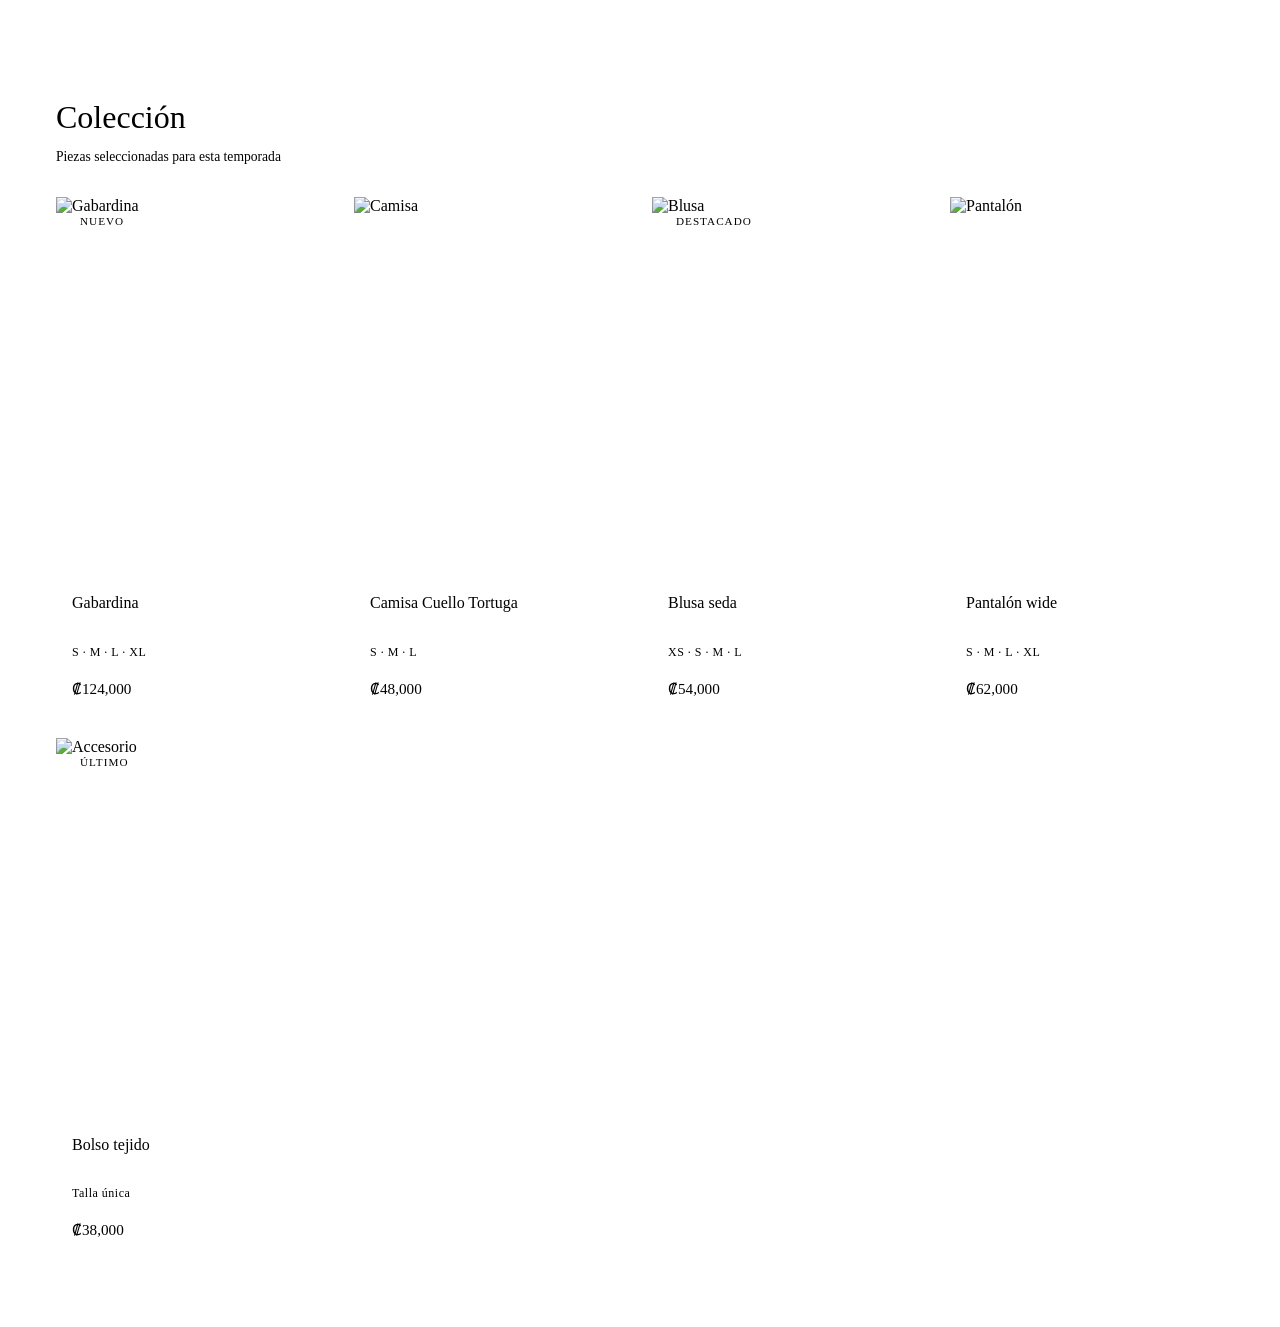
==== index.html @ 986ab32c "Catalogo simple: uso de grid" ====
<!doctype html>
<html lang="en">
  <head>
    <meta charset="UTF-8" />
    <meta name="viewport" content="width=device-width, initial-scale=1.0" />
    <title>Document</title>
    <link rel="stylesheet" href="styles.css" />
  </head>
  <body>
    <!-- debajo del hero -->
    <section class="catalogo">
      <div class="catalogo-header">
        <h2 class="catalogo-titulo">Colección</h2>
        <p class="catalogo-desc">Piezas seleccionadas para esta temporada</p>
      </div>

      <div class="catalogo-grid">
        <article class="producto">
          <div class="producto-img">
            <img
              src="https://images.unsplash.com/photo-1632149933606-fa45623682ee?q=80&w=467&auto=format&fit=crop&ixlib=rb-4.1.0&ixid=M3wxMjA3fDB8MHxwaG90by1wYWdlfHx8fGVufDB8fHx8fA%3D%3D"
              alt="Gabardina"
            />
            <span class="producto-tag">Nuevo</span>
          </div>
          <div class="producto-info">
            <h3 class="producto-nombre">Gabardina</h3>
            <p class="producto-talla">S · M · L · XL</p>
            <span class="producto-precio">₡124,000</span>
          </div>
        </article>

        <article class="producto">
          <div class="producto-img">
            <img
              src="https://images.pexels.com/photos/16410118/pexels-photo-16410118.jpeg"
              alt="Camisa"
            />
          </div>
          <div class="producto-info">
            <h3 class="producto-nombre">Camisa Cuello Tortuga</h3>
            <p class="producto-talla">S · M · L</p>
            <span class="producto-precio">₡48,000</span>
          </div>
        </article>

        <article class="producto">
          <div class="producto-img">
            <img
              src="https://images.pexels.com/photos/14656709/pexels-photo-14656709.jpeg"
              alt="Blusa"
            />
            <span class="producto-tag">Destacado</span>
          </div>
          <div class="producto-info">
            <h3 class="producto-nombre">Blusa seda</h3>
            <p class="producto-talla">XS · S · M · L</p>
            <span class="producto-precio">₡54,000</span>
          </div>
        </article>

        <article class="producto">
          <div class="producto-img">
            <img
              src="https://images.unsplash.com/photo-1473966968600-fa801b869a1a?w=600&q=80"
              alt="Pantalón"
            />
          </div>
          <div class="producto-info">
            <h3 class="producto-nombre">Pantalón wide</h3>
            <p class="producto-talla">S · M · L · XL</p>
            <span class="producto-precio">₡62,000</span>
          </div>
        </article>

        <article class="producto">
          <div class="producto-img">
            <img
              src="https://images.unsplash.com/photo-1553062407-98eeb64c6a62?w=600&q=80"
              alt="Accesorio"
            />
            <span class="producto-tag">Último</span>
          </div>
          <div class="producto-info">
            <h3 class="producto-nombre">Bolso tejido</h3>
            <p class="producto-talla">Talla única</p>
            <span class="producto-precio">₡38,000</span>
          </div>
        </article>
      </div>
    </section>
  </body>
</html>
---- styles.css ----
.catalogo {
    padding: 4rem 3rem;
}

.catalogo-header {
    margin-bottom: 2rem;
}

.catalogo-titulo {
    font-family: 'Playfair Display', serif;
    font-size: 2rem;
    font-weight: 400;
    color: var(--text);
    margin-bottom: .3rem;
}

.catalogo-desc {
    font-size: .85rem;
    color: var(--muted);
}

/* ── GRID ── */
.catalogo-grid {
    display: grid;
    grid-template-columns: repeat(auto-fit, minmax(240px, 1fr));
    gap: 1.5rem;
}

/* ── TARJETA ── */
.producto {
    background: var(--white);
    border: 0.5px solid var(--border);
}

.producto-img {
    position: relative;
    overflow: hidden;
    aspect-ratio: 3 / 4;
}

.producto-img img {
    width: 100%;
    height: 100%;
    object-fit: cover;
    display: block;
    transition: transform .4s ease;
}

.producto:hover .producto-img img {
    transform: scale(1.04);
}

.producto-tag {
    position: absolute;
    top: .8rem;
    left: .8rem;
    background: var(--accent);
    color: var(--white);
    font-size: .7rem;
    font-weight: 500;
    letter-spacing: 1px;
    text-transform: uppercase;
    padding: .3rem .7rem;
}

.producto-info {
    padding: 1rem;
    display: flex;
    flex-direction: column;
    gap: .3rem;
}

.producto-nombre {
    font-family: 'Playfair Display', serif;
    font-size: 1rem;
    font-weight: 400;
    color: var(--text);
}

.producto-talla {
    font-size: .75rem;
    color: var(--muted);
    letter-spacing: .5px;
}

.producto-precio {
    font-size: .95rem;
    font-weight: 500;
    color: var(--text);
    margin-top: .2rem;
}

/* ── MEDIA QUERIES ── */
@media (max-width: 768px) {
    .catalogo {
        padding: 2.5rem 1.5rem;
    }

    .catalogo-grid {
        grid-template-columns: repeat(auto-fit, minmax(160px, 1fr));
        gap: 1rem;
    }
}

@media (max-width: 480px) {
    .catalogo {
        padding: 2rem 1rem;
    }

    .catalogo-grid {
        grid-template-columns: 1fr 1fr;
        gap: .8rem;
    }

    .catalogo-titulo {
        font-size: 1.5rem;
    }
}
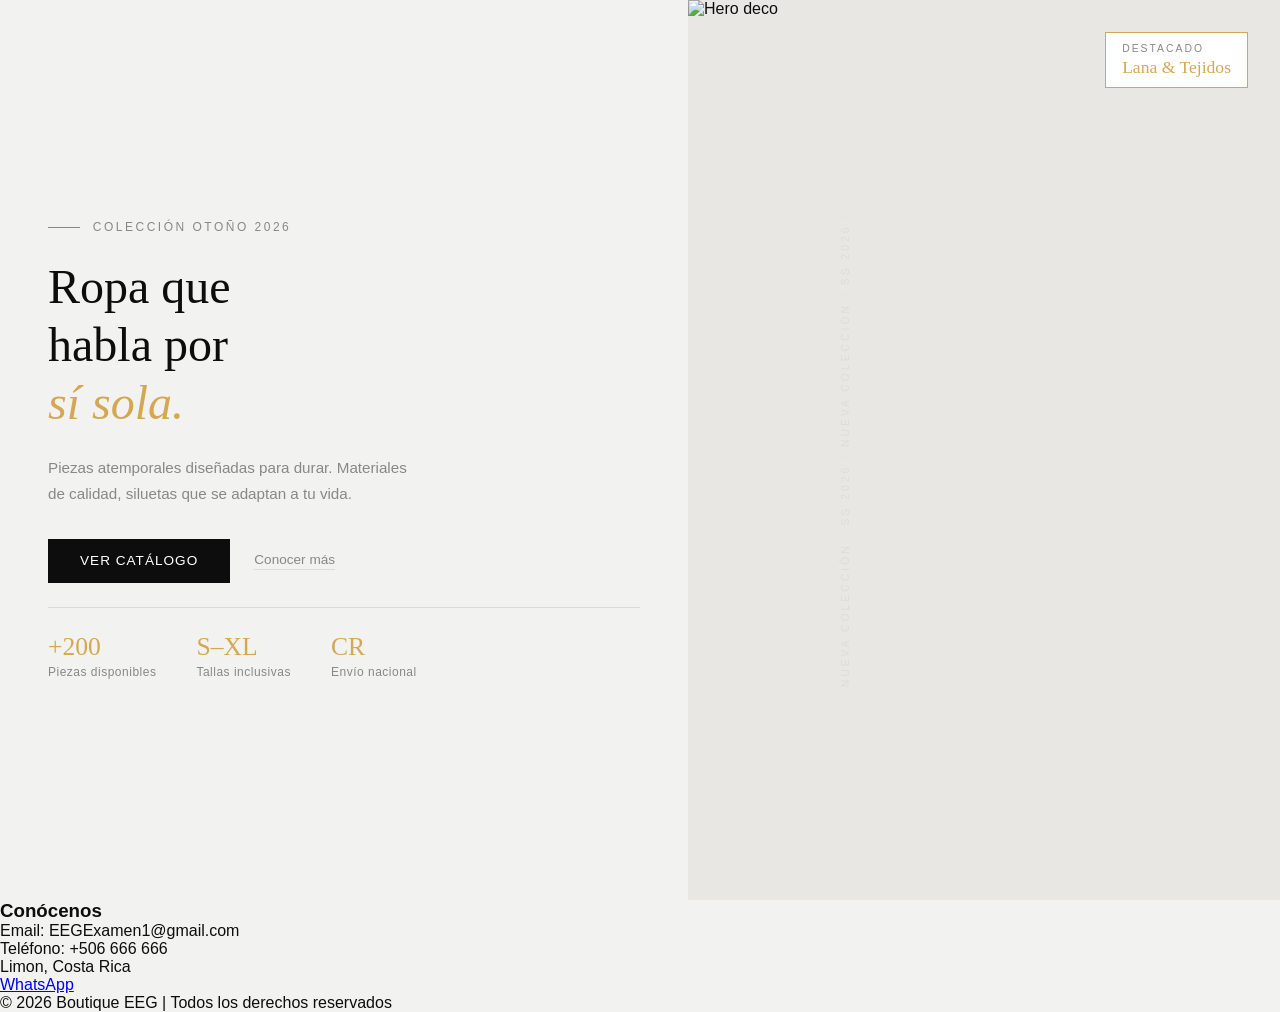
==== commit 9d85db4d: "Merge branch 'main' into hero-flexbox" ====
--- a/index.html
+++ b/index.html
@@ -7,87 +7,80 @@
     <link rel="stylesheet" href="styles.css" />
   </head>
   <body>
-    <!-- debajo del hero -->
-    <section class="catalogo">
-      <div class="catalogo-header">
-        <h2 class="catalogo-titulo">Colección</h2>
-        <p class="catalogo-desc">Piezas seleccionadas para esta temporada</p>
+    <section class="hero">
+      <div class="hero-content">
+        <span class="hero-call">Colección Otoño 2026</span>
+
+        <h1 class="hero-title">
+          Ropa que<br />
+          habla por<br />
+          <em>sí sola.</em>
+        </h1>
+
+        <p class="hero-desc">
+          Piezas atemporales diseñadas para durar. Materiales de calidad,
+          siluetas que se adaptan a tu vida.
+        </p>
+
+        <div class="hero-actions">
+          <a href="#" class="btn-primary">Ver catálogo</a>
+          <a href="#" class="btn-ghost">Conocer más</a>
+        </div>
+
+        <div class="hero-stats">
+          <div>
+            <span class="stat-num">+200</span>
+            <span class="stat-label">Piezas disponibles</span>
+          </div>
+          <div>
+            <span class="stat-num">S–XL</span>
+            <span class="stat-label">Tallas inclusivas</span>
+          </div>
+          <div>
+            <span class="stat-num">CR</span>
+            <span class="stat-label">Envío nacional</span>
+          </div>
+        </div>
       </div>
 
-      <div class="catalogo-grid">
-        <article class="producto">
-          <div class="producto-img">
-            <img
-              src="https://images.unsplash.com/photo-1632149933606-fa45623682ee?q=80&w=467&auto=format&fit=crop&ixlib=rb-4.1.0&ixid=M3wxMjA3fDB8MHxwaG90by1wYWdlfHx8fGVufDB8fHx8fA%3D%3D"
-              alt="Gabardina"
-            />
-            <span class="producto-tag">Nuevo</span>
-          </div>
-          <div class="producto-info">
-            <h3 class="producto-nombre">Gabardina</h3>
-            <p class="producto-talla">S · M · L · XL</p>
-            <span class="producto-precio">₡124,000</span>
-          </div>
-        </article>
-
-        <article class="producto">
-          <div class="producto-img">
-            <img
-              src="https://images.pexels.com/photos/16410118/pexels-photo-16410118.jpeg"
-              alt="Camisa"
-            />
-          </div>
-          <div class="producto-info">
-            <h3 class="producto-nombre">Camisa Cuello Tortuga</h3>
-            <p class="producto-talla">S · M · L</p>
-            <span class="producto-precio">₡48,000</span>
-          </div>
-        </article>
-
-        <article class="producto">
-          <div class="producto-img">
-            <img
-              src="https://images.pexels.com/photos/14656709/pexels-photo-14656709.jpeg"
-              alt="Blusa"
-            />
-            <span class="producto-tag">Destacado</span>
-          </div>
-          <div class="producto-info">
-            <h3 class="producto-nombre">Blusa seda</h3>
-            <p class="producto-talla">XS · S · M · L</p>
-            <span class="producto-precio">₡54,000</span>
-          </div>
-        </article>
-
-        <article class="producto">
-          <div class="producto-img">
-            <img
-              src="https://images.unsplash.com/photo-1473966968600-fa801b869a1a?w=600&q=80"
-              alt="Pantalón"
-            />
-          </div>
-          <div class="producto-info">
-            <h3 class="producto-nombre">Pantalón wide</h3>
-            <p class="producto-talla">S · M · L · XL</p>
-            <span class="producto-precio">₡62,000</span>
-          </div>
-        </article>
-
-        <article class="producto">
-          <div class="producto-img">
-            <img
-              src="https://images.unsplash.com/photo-1553062407-98eeb64c6a62?w=600&q=80"
-              alt="Accesorio"
-            />
-            <span class="producto-tag">Último</span>
-          </div>
-          <div class="producto-info">
-            <h3 class="producto-nombre">Bolso tejido</h3>
-            <p class="producto-talla">Talla única</p>
-            <span class="producto-precio">₡38,000</span>
-          </div>
-        </article>
+      <div class="hero-image">
+        <div class="badge">
+          <span class="badge-top">Destacado</span>
+          <span class="badge-val">Lana & Tejidos</span>
+        </div>
+        <img
+          src="https://images.pexels.com/photos/14686151/pexels-photo-14686151.jpeg"
+          alt="Hero deco"
+        />
       </div>
     </section>
+    <footer class="footer">
+    
+
+    <div class="footer-container">
+        <div class="footer-section">
+            <h3>Conócenos</h3>
+
+            <p>Email: EEGExamen1@gmail.com</p>
+            <p>Teléfono: +506 666 666</p>
+            <p>Limon, Costa Rica</p>
+
+            <div class="social-icons">
+                <a href="#">WhatsApp</a>
+            </div>
+        </div>
+
+    </div>
+
+    
+    <div class="footer-bottom">
+        <p>
+            © 2026 Boutique EEG | Todos los derechos reservados
+        </p>
+    </div>
+
+</footer>
   </body>
 </html>
+
+
--- a/styles.css
+++ b/styles.css
@@ -1,118 +1,373 @@
-.catalogo {
+/* ── Variables — Paleta de colores de la página ── */
+:root {
+    --bg: #F2F2F0;
+    --bg-panel: #E8E7E3;
+    --text: #0D0D0D;
+    --muted: #888888;
+    --border: #DDDDD8;
+    --white: #FFFFFF;
+    --accent: #D4A853;
+}
+
+*,
+*::before,
+*::after {
+    box-sizing: border-box;
+    margin: 0;
+    padding: 0;
+}
+
+body {
+    background: var(--bg);
+    font-family: 'DM Sans', sans-serif;
+    color: var(--text);
+}
+
+/* ── HERO ── */
+.hero {
+    display: flex;
+    /* fila: columna texto | columna imagen */
+    align-items: stretch;
+    min-height: 100vh;
+}
+
+/* Columna izquierda — texto */
+.hero-content {
+    display: flex;
+    /* columna interna */
+    flex-direction: column;
+    justify-content: center;
+    flex: 1;
     padding: 4rem 3rem;
-}
-
-.catalogo-header {
-    margin-bottom: 2rem;
-}
-
-.catalogo-titulo {
+    gap: 1.5rem;
+}
+
+/* Eyebrow */
+.hero-call {
+    display: flex;
+    align-items: center;
+    gap: .8rem;
+    /* era 8rem, faltaba el punto */
+    font-size: .75rem;
+    letter-spacing: 2.5px;
+    text-transform: uppercase;
+    color: var(--muted);
+}
+
+.hero-call::before {
+    content: '';
+    display: block;
+    width: 32px;
+    height: 1px;
+    background: var(--muted);
+    flex-shrink: 0;
+}
+
+/* Título */
+.hero-title {
     font-family: 'Playfair Display', serif;
-    font-size: 2rem;
+    font-size: clamp(2rem, 5vw, 3rem);
     font-weight: 400;
+    line-height: 1.2;
     color: var(--text);
-    margin-bottom: .3rem;
-}
-
-.catalogo-desc {
+}
+
+.hero-title em {
+    font-style: italic;
+    color: var(--accent);
+}
+
+/* Descripción */
+.hero-desc {
+    font-size: .95rem;
+    font-weight: 300;
+    color: var(--muted);
+    line-height: 1.7;
+    max-width: 360px;
+}
+
+/* Botones */
+.hero-actions {
+    display: flex;
+    align-items: center;
+    gap: 1.5rem;
+    margin-top: .5rem;
+}
+
+.btn-primary {
+    font-family: 'DM Sans', sans-serif;
     font-size: .85rem;
-    color: var(--muted);
-}
-
-/* ── GRID ── */
-.catalogo-grid {
-    display: grid;
-    grid-template-columns: repeat(auto-fit, minmax(240px, 1fr));
-    gap: 1.5rem;
-}
-
-/* ── TARJETA ── */
-.producto {
-    background: var(--white);
-    border: 0.5px solid var(--border);
-}
-
-.producto-img {
+    font-weight: 500;
+    letter-spacing: 1px;
+    text-transform: uppercase;
+    color: var(--white);
+    background: var(--text);
+    padding: .9rem 2rem;
+    text-decoration: none;
+    transition: opacity .2s;
+}
+
+.btn-primary:hover {
+    opacity: .75;
+}
+
+.btn-ghost {
+    font-size: .85rem;
+    font-weight: 400;
+    color: var(--muted);
+    text-decoration: none;
+    border-bottom: 1px solid var(--border);
+    padding-bottom: 2px;
+    transition: color .2s, border-color .2s;
+}
+
+.btn-ghost:hover {
+    color: var(--text);
+    border-color: var(--text);
+}
+
+/* Stats */
+.hero-stats {
+    display: flex;
+    gap: 2.5rem;
+    padding-top: 1.5rem;
+    border-top: 0.5px solid var(--border);
+}
+
+.stat-num {
+    font-family: 'Playfair Display', serif;
+    font-size: 1.6rem;
+    font-weight: 400;
+    color: var(--accent);
+    display: block;
+}
+
+.stat-label {
+    font-size: .75rem;
+    color: var(--muted);
+    letter-spacing: .5px;
+}
+
+/* Columna derecha — imagen */
+.hero-image {
+    flex: 1;
+    background: var(--bg-panel);
     position: relative;
     overflow: hidden;
-    aspect-ratio: 3 / 4;
-}
-
-.producto-img img {
+    min-height: 420px;
+}
+
+.hero-image img {
     width: 100%;
     height: 100%;
     object-fit: cover;
     display: block;
-    transition: transform .4s ease;
-}
-
-.producto:hover .producto-img img {
-    transform: scale(1.04);
-}
-
-.producto-tag {
+}
+
+/* Badge flotante */
+.badge {
     position: absolute;
-    top: .8rem;
-    left: .8rem;
-    background: var(--accent);
-    color: var(--white);
-    font-size: .7rem;
-    font-weight: 500;
-    letter-spacing: 1px;
+    top: 2rem;
+    right: 2rem;
+    background: var(--white);
+    border: 0.5px solid var(--accent);
+    padding: .6rem 1rem;
+    display: flex;
+    flex-direction: column;
+    align-items: flex-start;
+    gap: .2rem;
+    z-index: 2;
+}
+
+.badge-top {
+    font-size: .65rem;
+    letter-spacing: 2px;
     text-transform: uppercase;
-    padding: .3rem .7rem;
-}
-
-.producto-info {
-    padding: 1rem;
-    display: flex;
-    flex-direction: column;
-    gap: .3rem;
-}
-
-.producto-nombre {
+    color: var(--muted);
+}
+
+.badge-val {
     font-family: 'Playfair Display', serif;
-    font-size: 1rem;
-    font-weight: 400;
-    color: var(--text);
-}
-
-.producto-talla {
-    font-size: .75rem;
-    color: var(--muted);
-    letter-spacing: .5px;
-}
-
-.producto-precio {
-    font-size: .95rem;
-    font-weight: 500;
-    color: var(--text);
-    margin-top: .2rem;
+    font-size: 1.1rem;
+    color: var(--accent);
+}
+
+/* Línea decorativa lateral */
+.hero-image::after {
+    content: 'NUEVA COLECCIÓN · SS 2026 · NUEVA COLECCIÓN · SS 2026 ·';
+    position: absolute;
+    left: -80px;
+    top: 50%;
+    transform: translateY(-50%) rotate(-90deg);
+    font-size: .65rem;
+    letter-spacing: 3px;
+    text-transform: uppercase;
+    color: var(--border);
+    white-space: nowrap;
 }
 
 /* ── MEDIA QUERIES ── */
+
 @media (max-width: 768px) {
-    .catalogo {
-        padding: 2.5rem 1.5rem;
-    }
-
-    .catalogo-grid {
-        grid-template-columns: repeat(auto-fit, minmax(160px, 1fr));
+    .hero {
+        flex-direction: column;
+    }
+
+    .hero-content {
+        padding: 3rem 2rem;
+    }
+
+    .hero-image {
+        min-height: 340px;
+    }
+
+    .hero-image::after {
+        display: none;
+    }
+
+    .badge {
+        top: 1rem;
+        right: 1rem;
+    }
+}
+
+
+@media (max-width: 480px) {
+    .hero-content {
+        padding: 2.5rem 1.2rem;
+        gap: 1.2rem;
+    }
+
+    .hero-image {
+        min-height: 260px;
+    }
+
+    .hero-stats {
+        gap: 1.5rem;
+    }
+
+    .hero-actions {
+        flex-direction: column;
+        align-items: flex-start;
         gap: 1rem;
     }
-}
-
-@media (max-width: 480px) {
-    .catalogo {
-        padding: 2rem 1rem;
-    }
-
-    .catalogo-grid {
-        grid-template-columns: 1fr 1fr;
-        gap: .8rem;
-    }
-
-    .catalogo-titulo {
-        font-size: 1.5rem;
+
+    .btn-primary {
+        width: 100%;
+        text-align: center;
+
+
+.footer {
+    background-color: #f7f2f2;
+    color: #454343;
+    padding: 50px 20px 20px;
+    margin-top: 60px;
+    text-align: center;
+}
+
+.footer-container {
+    display: flex;
+    justify-content: center;
+    align-items: flex-start;
+    gap: 40px;
+    flex-wrap: wrap;
+    max-width: 1200px;
+    margin: auto;
+    text-align: center;
+}
+
+.footer-section {
+    flex: 1;
+    min-width: 250px;
+}
+
+.footer-logo {
+    font-size: 2rem;
+    margin-bottom: 15px;
+}
+
+.footer-text {
+    color: #cfcfcf;
+    line-height: 1.7;
+}
+
+.footer-section h3 {
+    margin-bottom: 15px;
+    font-size: 1.3rem;
+}
+
+.footer-links {
+    list-style: none;
+    padding: 0;
+}
+
+.footer-links li {
+    margin-bottom: 12px;
+}
+
+.footer-links a {
+    text-decoration: none;
+    color: #141313;
+    transition: 0.3s;
+}
+
+.footer-links a:hover {
+    color: white;
+    padding-left: 5px;
+}
+
+.footer-section p {
+    margin-bottom: 10px;
+    color: #1b1a1a;
+}
+
+.social-icons {
+    display: flex;
+    justify-content: center;
+    gap: 15px;
+    margin-top: 20px;
+}
+
+.social-icons a {
+    text-decoration: none;
+    color: rgb(12, 12, 12);
+    border: 1px solid rgb(27, 26, 26);
+    padding: 8px 14px;
+    border-radius: 5px;
+    transition: 0.3s;
+}
+
+.social-icons a:hover {
+    background-color: rgb(27, 26, 26);
+    color: black;
+}
+
+.footer-bottom {
+    border-top: 1px solid #333;
+    margin-top: 40px;
+    padding-top: 20px;
+    text-align: center;
+    color: #101010;
+    font-size: 0.95rem;
+}
+
+@media (max-width: 768px) {
+
+    .footer-container {
+        flex-direction: column;
+        align-items: center;
+        gap: 30px;
+    }
+
+    .footer-section {
+        width: 100%;
+    }
+
+    .social-icons {
+        flex-wrap: wrap;
+    }
+
+    .footer-logo {
+        font-size: 1.7rem;
     }
 }
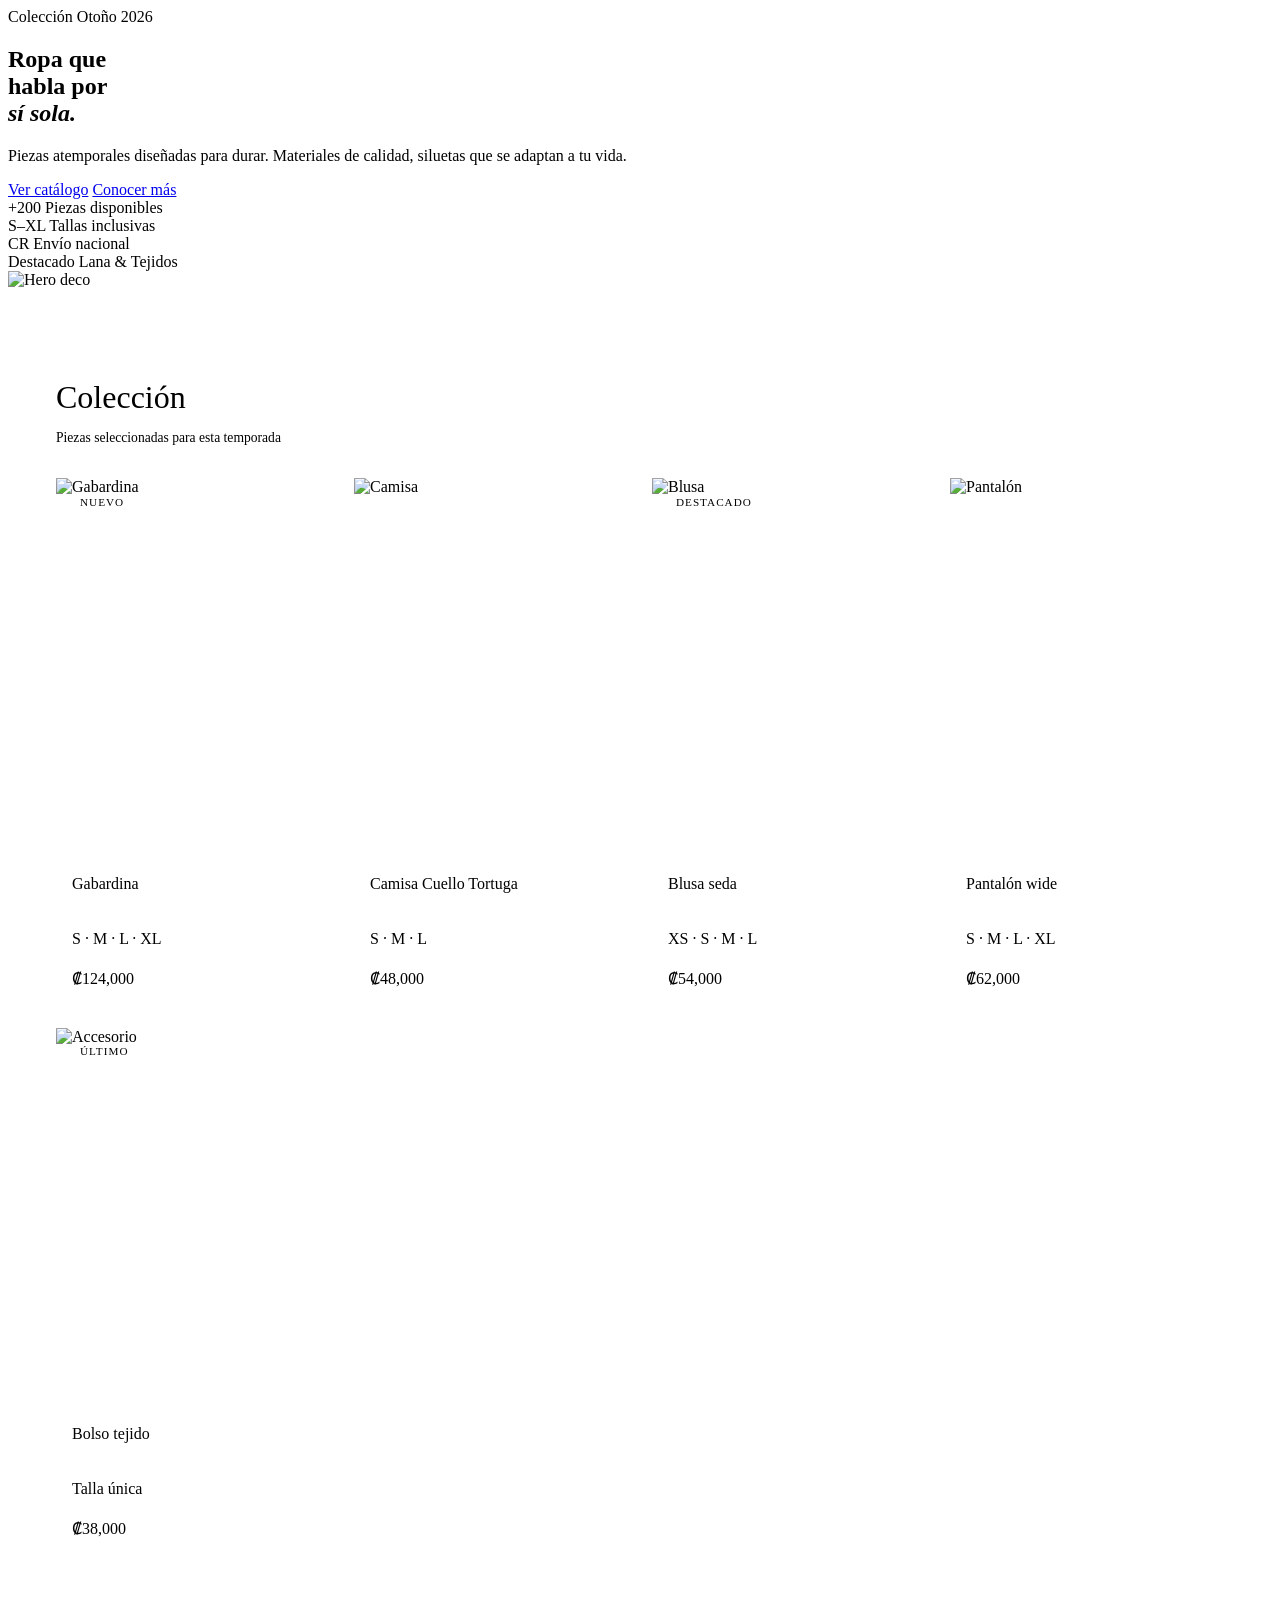
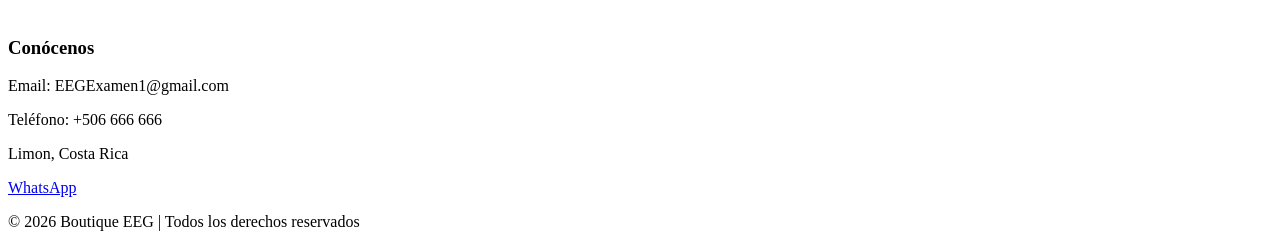
==== commit 40bb1009: "Merge branch 'main' into catalogo-grid" ====
--- a/index.html
+++ b/index.html
@@ -7,6 +7,7 @@
     <link rel="stylesheet" href="styles.css" />
   </head>
   <body>
+ 
     <section class="hero">
       <div class="hero-content">
         <span class="hero-call">Colección Otoño 2026</span>
@@ -54,6 +55,89 @@
         />
       </div>
     </section>
+    
+     <section class="catalogo">
+      <div class="catalogo-header">
+        <h2 class="catalogo-titulo">Colección</h2>
+        <p class="catalogo-desc">Piezas seleccionadas para esta temporada</p>
+      </div>
+
+      <div class="catalogo-grid">
+        <article class="producto">
+          <div class="producto-img">
+            <img
+              src="https://images.unsplash.com/photo-1632149933606-fa45623682ee?q=80&w=467&auto=format&fit=crop&ixlib=rb-4.1.0&ixid=M3wxMjA3fDB8MHxwaG90by1wYWdlfHx8fGVufDB8fHx8fA%3D%3D"
+              alt="Gabardina"
+            />
+            <span class="producto-tag">Nuevo</span>
+          </div>
+          <div class="producto-info">
+            <h3 class="producto-nombre">Gabardina</h3>
+            <p class="producto-talla">S · M · L · XL</p>
+            <span class="producto-precio">₡124,000</span>
+          </div>
+        </article>
+
+        <article class="producto">
+          <div class="producto-img">
+            <img
+              src="https://images.pexels.com/photos/16410118/pexels-photo-16410118.jpeg"
+              alt="Camisa"
+            />
+          </div>
+          <div class="producto-info">
+            <h3 class="producto-nombre">Camisa Cuello Tortuga</h3>
+            <p class="producto-talla">S · M · L</p>
+            <span class="producto-precio">₡48,000</span>
+          </div>
+        </article>
+
+        <article class="producto">
+          <div class="producto-img">
+            <img
+              src="https://images.pexels.com/photos/14656709/pexels-photo-14656709.jpeg"
+              alt="Blusa"
+            />
+            <span class="producto-tag">Destacado</span>
+          </div>
+          <div class="producto-info">
+            <h3 class="producto-nombre">Blusa seda</h3>
+            <p class="producto-talla">XS · S · M · L</p>
+            <span class="producto-precio">₡54,000</span>
+          </div>
+        </article>
+
+        <article class="producto">
+          <div class="producto-img">
+            <img
+              src="https://images.unsplash.com/photo-1473966968600-fa801b869a1a?w=600&q=80"
+              alt="Pantalón"
+            />
+          </div>
+          <div class="producto-info">
+            <h3 class="producto-nombre">Pantalón wide</h3>
+            <p class="producto-talla">S · M · L · XL</p>
+            <span class="producto-precio">₡62,000</span>
+          </div>
+        </article>
+
+        <article class="producto">
+          <div class="producto-img">
+            <img
+              src="https://images.unsplash.com/photo-1553062407-98eeb64c6a62?w=600&q=80"
+              alt="Accesorio"
+            />
+            <span class="producto-tag">Último</span>
+          </div>
+          <div class="producto-info">
+            <h3 class="producto-nombre">Bolso tejido</h3>
+            <p class="producto-talla">Talla única</p>
+            <span class="producto-precio">₡38,000</span>
+          </div>
+        </article>
+      </div>
+    </section>
+    
     <footer class="footer">
     
 
--- a/styles.css
+++ b/styles.css
@@ -1,3 +1,83 @@
+.catalogo {
+    padding: 4rem 3rem;
+}
+
+.catalogo-header {
+    margin-bottom: 2rem;
+}
+
+.catalogo-titulo {
+    font-family: 'Playfair Display', serif;
+    font-size: 2rem;
+    font-weight: 400;
+    color: var(--text);
+    margin-bottom: .3rem;
+}
+
+.catalogo-desc {
+    font-size: .85rem;
+    color: var(--muted);
+}
+
+/* ── GRID ── */
+.catalogo-grid {
+    display: grid;
+    grid-template-columns: repeat(auto-fit, minmax(240px, 1fr));
+    gap: 1.5rem;
+}
+
+/* ── TARJETA ── */
+.producto {
+    background: var(--white);
+    border: 0.5px solid var(--border);
+}
+
+.producto-img {
+    position: relative;
+    overflow: hidden;
+    aspect-ratio: 3 / 4;
+}
+
+.producto-img img {
+    width: 100%;
+    height: 100%;
+    object-fit: cover;
+    display: block;
+    transition: transform .4s ease;
+}
+
+.producto:hover .producto-img img {
+    transform: scale(1.04);
+}
+
+.producto-tag {
+    position: absolute;
+    top: .8rem;
+    left: .8rem;
+    background: var(--accent);
+    color: var(--white);
+    font-size: .7rem;
+    font-weight: 500;
+    letter-spacing: 1px;
+    text-transform: uppercase;
+    padding: .3rem .7rem;
+}
+
+.producto-info {
+    padding: 1rem;
+    display: flex;
+    flex-direction: column;
+    gap: .3rem;
+}
+
+.producto-nombre {
+    font-family: 'Playfair Display', serif;
+    font-size: 1rem;
+    font-weight: 400;
+    color: var(--text);
+}
+
+.producto-talla {
 /* ── Variables — Paleta de colores de la página ── */
 :root {
     --bg: #F2F2F0;
@@ -148,6 +228,37 @@
     letter-spacing: .5px;
 }
 
+.producto-precio {
+    font-size: .95rem;
+    font-weight: 500;
+    color: var(--text);
+    margin-top: .2rem;
+}
+
+/* ── MEDIA QUERIES ── */
+@media (max-width: 768px) {
+    .catalogo {
+        padding: 2.5rem 1.5rem;
+    }
+
+    .catalogo-grid {
+        grid-template-columns: repeat(auto-fit, minmax(160px, 1fr));
+        gap: 1rem;
+    }
+}
+
+@media (max-width: 480px) {
+    .catalogo {
+        padding: 2rem 1rem;
+    }
+
+    .catalogo-grid {
+        grid-template-columns: 1fr 1fr;
+        gap: .8rem;
+    }
+
+    .catalogo-titulo {
+        font-size: 1.5rem;
 /* Columna derecha — imagen */
 .hero-image {
     flex: 1;
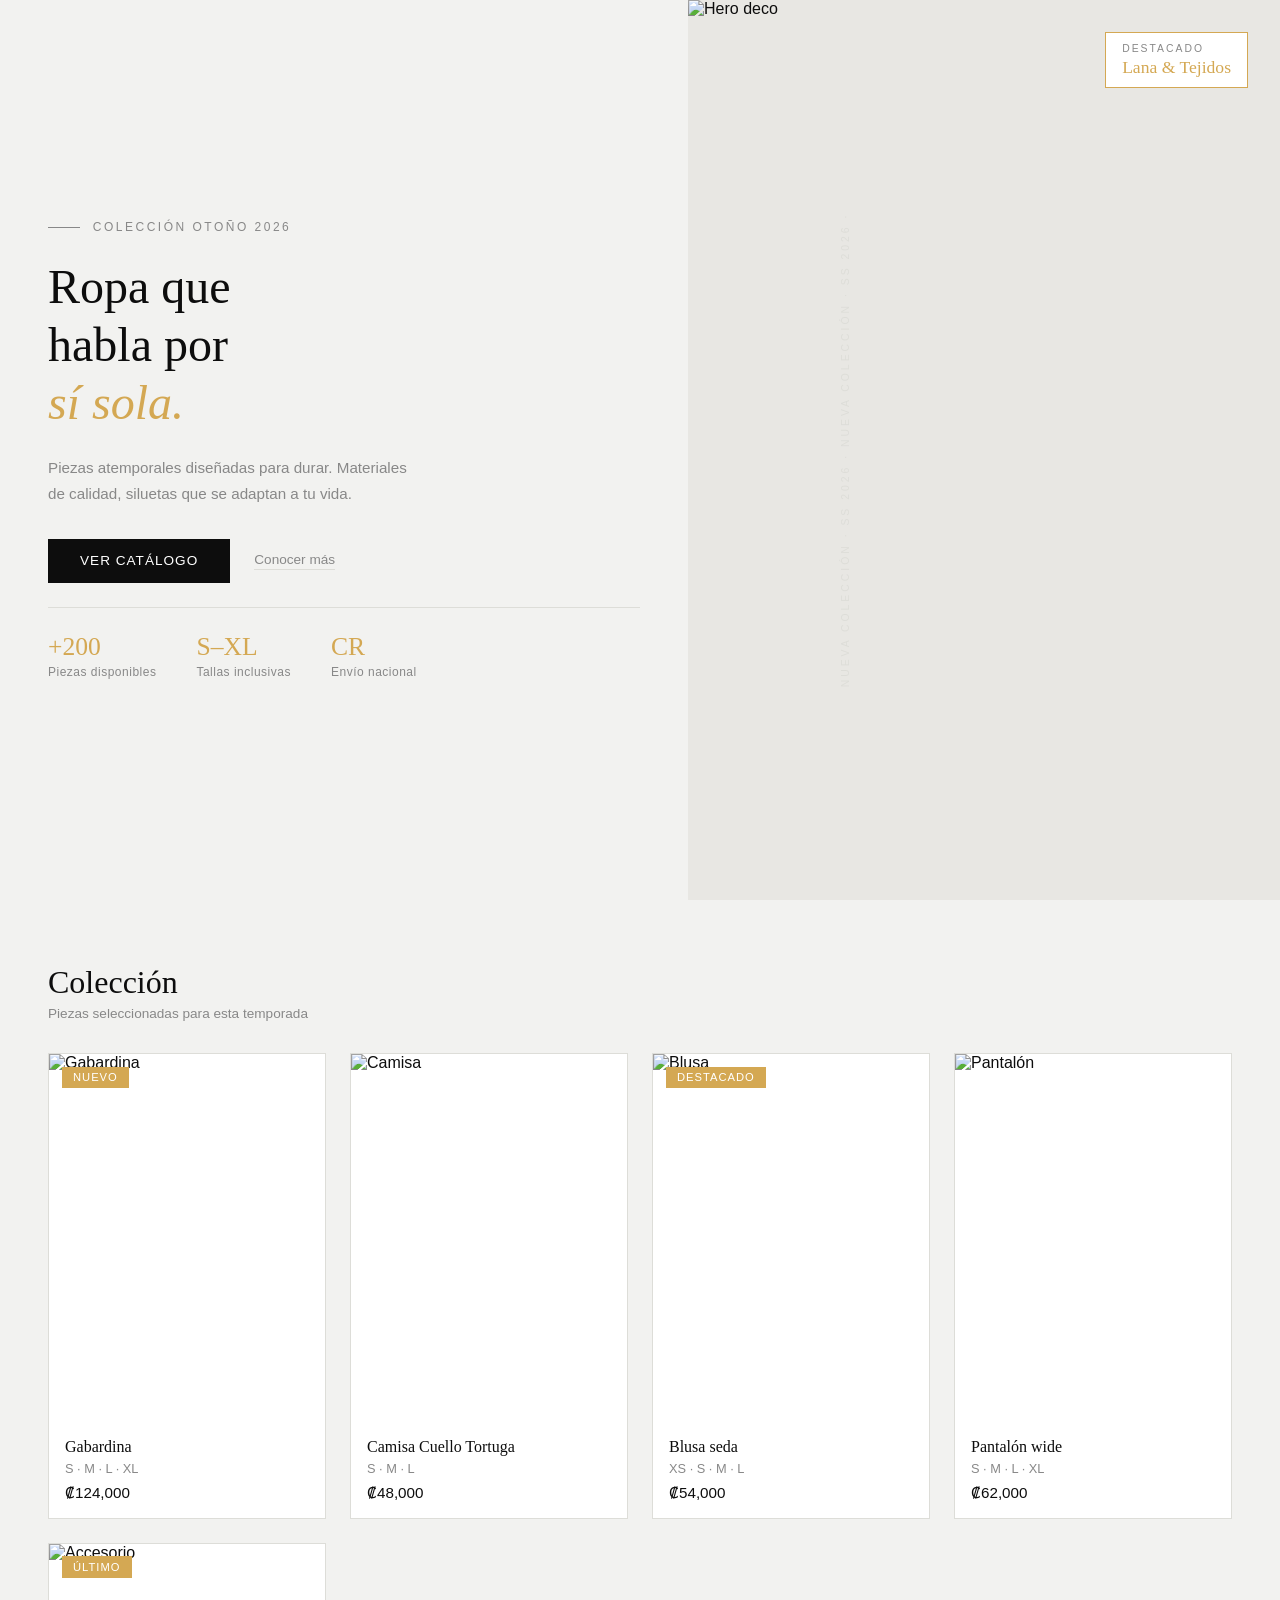
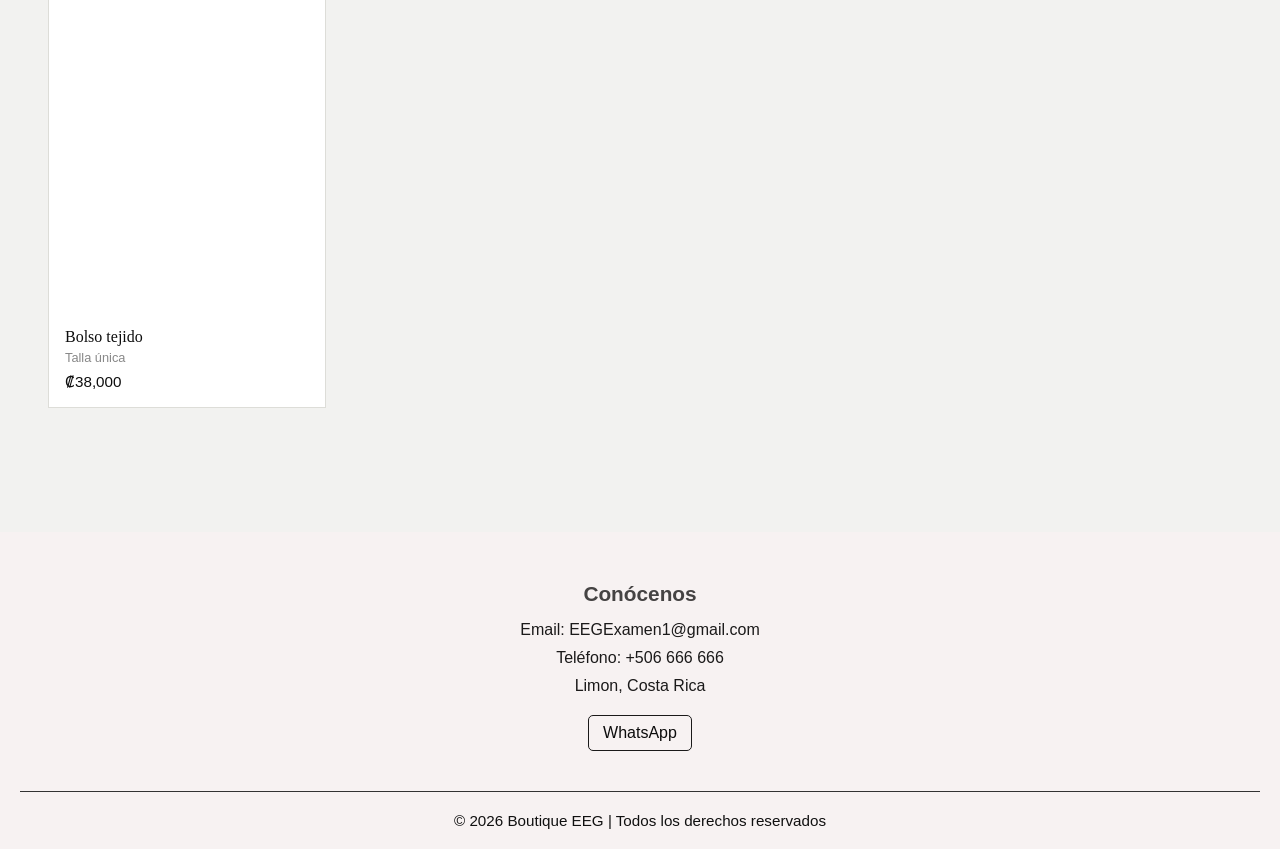
==== commit 3d47c55f: "Correcciones" ====
--- a/index.html
+++ b/index.html
@@ -7,7 +7,6 @@
     <link rel="stylesheet" href="styles.css" />
   </head>
   <body>
- 
     <section class="hero">
       <div class="hero-content">
         <span class="hero-call">Colección Otoño 2026</span>
@@ -24,8 +23,8 @@
         </p>
 
         <div class="hero-actions">
-          <a href="#" class="btn-primary">Ver catálogo</a>
-          <a href="#" class="btn-ghost">Conocer más</a>
+          <a href="#catalogo" class="btn-primary">Ver catálogo</a>
+          <a href="#contacto" class="btn-ghost">Conocer más</a>
         </div>
 
         <div class="hero-stats">
@@ -55,8 +54,8 @@
         />
       </div>
     </section>
-    
-     <section class="catalogo">
+
+    <section class="catalogo">
       <div class="catalogo-header">
         <h2 class="catalogo-titulo">Colección</h2>
         <p class="catalogo-desc">Piezas seleccionadas para esta temporada</p>
@@ -137,34 +136,25 @@
         </article>
       </div>
     </section>
-    
+
     <footer class="footer">
-    
+      <div class="footer-container">
+        <div class="footer-section">
+          <h3>Conócenos</h3>
 
-    <div class="footer-container">
-        <div class="footer-section">
-            <h3>Conócenos</h3>
+          <p>Email: EEGExamen1@gmail.com</p>
+          <p>Teléfono: +506 666 666</p>
+          <p>Limon, Costa Rica</p>
 
-            <p>Email: EEGExamen1@gmail.com</p>
-            <p>Teléfono: +506 666 666</p>
-            <p>Limon, Costa Rica</p>
+          <div class="social-icons">
+            <a href="#">WhatsApp</a>
+          </div>
+        </div>
+      </div>
 
-            <div class="social-icons">
-                <a href="#">WhatsApp</a>
-            </div>
-        </div>
-
-    </div>
-
-    
-    <div class="footer-bottom">
-        <p>
-            © 2026 Boutique EEG | Todos los derechos reservados
-        </p>
-    </div>
-
-</footer>
+      <div class="footer-bottom">
+        <p>© 2026 Boutique EEG | Todos los derechos reservados</p>
+      </div>
+    </footer>
   </body>
 </html>
-
-
--- a/styles.css
+++ b/styles.css
@@ -1,84 +1,6 @@
-.catalogo {
-    padding: 4rem 3rem;
-}
-
-.catalogo-header {
-    margin-bottom: 2rem;
-}
-
-.catalogo-titulo {
-    font-family: 'Playfair Display', serif;
-    font-size: 2rem;
-    font-weight: 400;
-    color: var(--text);
-    margin-bottom: .3rem;
-}
-
-.catalogo-desc {
-    font-size: .85rem;
-    color: var(--muted);
-}
-
-/* ── GRID ── */
-.catalogo-grid {
-    display: grid;
-    grid-template-columns: repeat(auto-fit, minmax(240px, 1fr));
-    gap: 1.5rem;
-}
-
-/* ── TARJETA ── */
-.producto {
-    background: var(--white);
-    border: 0.5px solid var(--border);
-}
-
-.producto-img {
-    position: relative;
-    overflow: hidden;
-    aspect-ratio: 3 / 4;
-}
-
-.producto-img img {
-    width: 100%;
-    height: 100%;
-    object-fit: cover;
-    display: block;
-    transition: transform .4s ease;
-}
-
-.producto:hover .producto-img img {
-    transform: scale(1.04);
-}
-
-.producto-tag {
-    position: absolute;
-    top: .8rem;
-    left: .8rem;
-    background: var(--accent);
-    color: var(--white);
-    font-size: .7rem;
-    font-weight: 500;
-    letter-spacing: 1px;
-    text-transform: uppercase;
-    padding: .3rem .7rem;
-}
-
-.producto-info {
-    padding: 1rem;
-    display: flex;
-    flex-direction: column;
-    gap: .3rem;
-}
-
-.producto-nombre {
-    font-family: 'Playfair Display', serif;
-    font-size: 1rem;
-    font-weight: 400;
-    color: var(--text);
-}
-
-.producto-talla {
-/* ── Variables — Paleta de colores de la página ── */
+/* ══════════════════════════════════════════
+   Variables — Paleta de colores
+══════════════════════════════════════════ */
 :root {
     --bg: #F2F2F0;
     --bg-panel: #E8E7E3;
@@ -89,6 +11,9 @@
     --accent: #D4A853;
 }
 
+/* ══════════════════════════════════════════
+   Reset
+══════════════════════════════════════════ */
 *,
 *::before,
 *::after {
@@ -103,10 +28,11 @@
     color: var(--text);
 }
 
-/* ── HERO ── */
+/* ══════════════════════════════════════════
+   HERO
+══════════════════════════════════════════ */
 .hero {
     display: flex;
-    /* fila: columna texto | columna imagen */
     align-items: stretch;
     min-height: 100vh;
 }
@@ -114,7 +40,6 @@
 /* Columna izquierda — texto */
 .hero-content {
     display: flex;
-    /* columna interna */
     flex-direction: column;
     justify-content: center;
     flex: 1;
@@ -127,7 +52,6 @@
     display: flex;
     align-items: center;
     gap: .8rem;
-    /* era 8rem, faltaba el punto */
     font-size: .75rem;
     letter-spacing: 2.5px;
     text-transform: uppercase;
@@ -228,37 +152,6 @@
     letter-spacing: .5px;
 }
 
-.producto-precio {
-    font-size: .95rem;
-    font-weight: 500;
-    color: var(--text);
-    margin-top: .2rem;
-}
-
-/* ── MEDIA QUERIES ── */
-@media (max-width: 768px) {
-    .catalogo {
-        padding: 2.5rem 1.5rem;
-    }
-
-    .catalogo-grid {
-        grid-template-columns: repeat(auto-fit, minmax(160px, 1fr));
-        gap: 1rem;
-    }
-}
-
-@media (max-width: 480px) {
-    .catalogo {
-        padding: 2rem 1rem;
-    }
-
-    .catalogo-grid {
-        grid-template-columns: 1fr 1fr;
-        gap: .8rem;
-    }
-
-    .catalogo-titulo {
-        font-size: 1.5rem;
 /* Columna derecha — imagen */
 .hero-image {
     flex: 1;
@@ -317,57 +210,103 @@
     white-space: nowrap;
 }
 
-/* ── MEDIA QUERIES ── */
-
-@media (max-width: 768px) {
-    .hero {
-        flex-direction: column;
-    }
-
-    .hero-content {
-        padding: 3rem 2rem;
-    }
-
-    .hero-image {
-        min-height: 340px;
-    }
-
-    .hero-image::after {
-        display: none;
-    }
-
-    .badge {
-        top: 1rem;
-        right: 1rem;
-    }
-}
-
-
-@media (max-width: 480px) {
-    .hero-content {
-        padding: 2.5rem 1.2rem;
-        gap: 1.2rem;
-    }
-
-    .hero-image {
-        min-height: 260px;
-    }
-
-    .hero-stats {
-        gap: 1.5rem;
-    }
-
-    .hero-actions {
-        flex-direction: column;
-        align-items: flex-start;
-        gap: 1rem;
-    }
-
-    .btn-primary {
-        width: 100%;
-        text-align: center;
-
-
+/* ══════════════════════════════════════════
+   CATÁLOGO
+══════════════════════════════════════════ */
+.catalogo {
+    padding: 4rem 3rem;
+}
+
+.catalogo-header {
+    margin-bottom: 2rem;
+}
+
+.catalogo-titulo {
+    font-family: 'Playfair Display', serif;
+    font-size: 2rem;
+    font-weight: 400;
+    color: var(--text);
+    margin-bottom: .3rem;
+}
+
+.catalogo-desc {
+    font-size: .85rem;
+    color: var(--muted);
+}
+
+/* Grid */
+.catalogo-grid {
+    display: grid;
+    grid-template-columns: repeat(auto-fit, minmax(240px, 1fr));
+    gap: 1.5rem;
+}
+
+/* Tarjeta */
+.producto {
+    background: var(--white);
+    border: 0.5px solid var(--border);
+}
+
+.producto-img {
+    position: relative;
+    overflow: hidden;
+    aspect-ratio: 3 / 4;
+}
+
+.producto-img img {
+    width: 100%;
+    height: 100%;
+    object-fit: cover;
+    display: block;
+    transition: transform .4s ease;
+}
+
+.producto:hover .producto-img img {
+    transform: scale(1.04);
+}
+
+.producto-tag {
+    position: absolute;
+    top: .8rem;
+    left: .8rem;
+    background: var(--accent);
+    color: var(--white);
+    font-size: .7rem;
+    font-weight: 500;
+    letter-spacing: 1px;
+    text-transform: uppercase;
+    padding: .3rem .7rem;
+}
+
+.producto-info {
+    padding: 1rem;
+    display: flex;
+    flex-direction: column;
+    gap: .3rem;
+}
+
+.producto-nombre {
+    font-family: 'Playfair Display', serif;
+    font-size: 1rem;
+    font-weight: 400;
+    color: var(--text);
+}
+
+.producto-talla {
+    font-size: .8rem;
+    color: var(--muted);
+}
+
+.producto-precio {
+    font-size: .95rem;
+    font-weight: 500;
+    color: var(--text);
+    margin-top: .2rem;
+}
+
+/* ══════════════════════════════════════════
+   FOOTER
+══════════════════════════════════════════ */
 .footer {
     background-color: #f7f2f2;
     color: #454343;
@@ -419,11 +358,11 @@
 .footer-links a {
     text-decoration: none;
     color: #141313;
-    transition: 0.3s;
+    transition: color .3s, padding-left .3s;
 }
 
 .footer-links a:hover {
-    color: white;
+    color: var(--text);
     padding-left: 5px;
 }
 
@@ -441,16 +380,16 @@
 
 .social-icons a {
     text-decoration: none;
-    color: rgb(12, 12, 12);
-    border: 1px solid rgb(27, 26, 26);
+    color: #0c0c0c;
+    border: 1px solid #1b1a1a;
     padding: 8px 14px;
     border-radius: 5px;
-    transition: 0.3s;
+    transition: background-color .3s, color .3s;
 }
 
 .social-icons a:hover {
-    background-color: rgb(27, 26, 26);
-    color: black;
+    background-color: #1b1a1a;
+    color: var(--white);
 }
 
 .footer-bottom {
@@ -462,8 +401,44 @@
     font-size: 0.95rem;
 }
 
+/* ══════════════════════════════════════════
+   MEDIA QUERIES
+══════════════════════════════════════════ */
 @media (max-width: 768px) {
 
+    /* Hero */
+    .hero {
+        flex-direction: column;
+    }
+
+    .hero-content {
+        padding: 3rem 2rem;
+    }
+
+    .hero-image {
+        min-height: 340px;
+    }
+
+    .hero-image::after {
+        display: none;
+    }
+
+    .badge {
+        top: 1rem;
+        right: 1rem;
+    }
+
+    /* Catálogo */
+    .catalogo {
+        padding: 2.5rem 1.5rem;
+    }
+
+    .catalogo-grid {
+        grid-template-columns: repeat(auto-fit, minmax(160px, 1fr));
+        gap: 1rem;
+    }
+
+    /* Footer */
     .footer-container {
         flex-direction: column;
         align-items: center;
@@ -481,4 +456,46 @@
     .footer-logo {
         font-size: 1.7rem;
     }
+}
+
+@media (max-width: 480px) {
+
+    /* Hero */
+    .hero-content {
+        padding: 2.5rem 1.2rem;
+        gap: 1.2rem;
+    }
+
+    .hero-image {
+        min-height: 260px;
+    }
+
+    .hero-stats {
+        gap: 1.5rem;
+    }
+
+    .hero-actions {
+        flex-direction: column;
+        align-items: flex-start;
+        gap: 1rem;
+    }
+
+    .btn-primary {
+        width: 100%;
+        text-align: center;
+    }
+
+    /* Catálogo */
+    .catalogo {
+        padding: 2rem 1rem;
+    }
+
+    .catalogo-grid {
+        grid-template-columns: 1fr 1fr;
+        gap: .8rem;
+    }
+
+    .catalogo-titulo {
+        font-size: 1.5rem;
+    }
 }
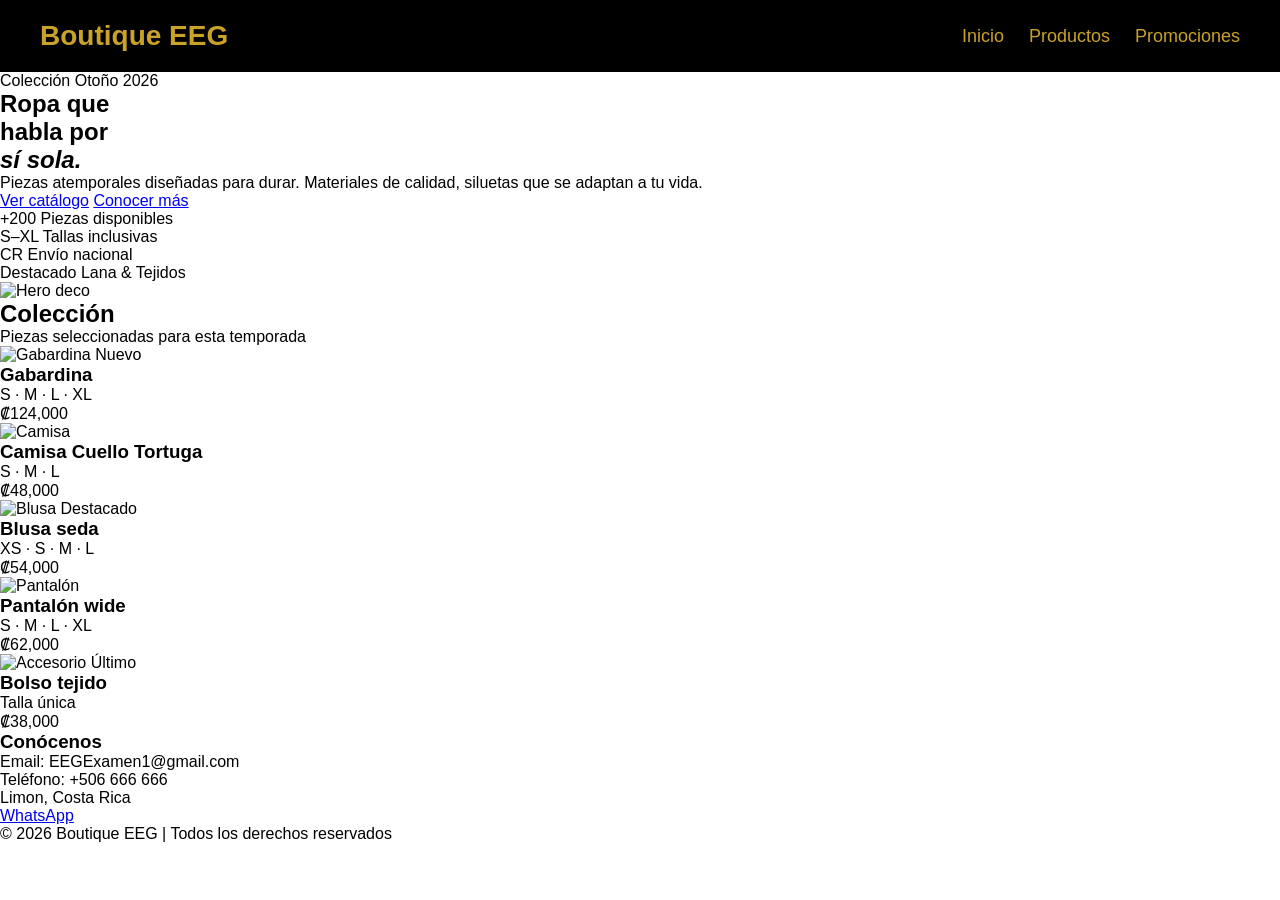
==== commit 032cce0b: "Merge branch 'main' into header" ====
--- a/index.html
+++ b/index.html
@@ -1,3 +1,4 @@
+
 <!doctype html>
 <html lang="en">
   <head>
@@ -7,6 +8,19 @@
     <link rel="stylesheet" href="styles.css" />
   </head>
   <body>
+         <header class="site-header">
+        <div class="logo">
+            <h1>Boutique EEG</h1>
+        </div>
+
+        <nav class="menu">
+            <ul>
+                <li><a href="#">Inicio</a></li>
+                <li><a href="#">Productos</a></li>
+                <li><a href="#">Promociones </a></li>
+            </ul>
+        </nav>
+    </header>
     <section class="hero">
       <div class="hero-content">
         <span class="hero-call">Colección Otoño 2026</span>
@@ -158,3 +172,4 @@
     </footer>
   </body>
 </html>
+
--- a/styles.css
+++ b/styles.css
@@ -1,3 +1,38 @@
+* {
+    margin: 0;
+    padding: 0;
+    box-sizing: border-box;
+}
+body {
+    font-family: Arial, sans-serif;
+}
+.site-header {
+    background-color: #000;
+    color: #C9A227;
+    padding: 20px 40px;
+
+    display: flex;
+    justify-content: space-between;
+    align-items: center;
+}
+.logo h1 {
+    font-size: 28px;
+}
+.menu ul {
+    list-style: none;
+
+    display: flex;
+    gap: 25px;
+}
+.menu a {
+    color: #C9A227;
+    text-decoration: none;
+    font-size: 18px;
+}
+
+.contenedor h2  {
+
+        display: flex;
 /* ══════════════════════════════════════════
    Variables — Paleta de colores
 ══════════════════════════════════════════ */
@@ -324,6 +359,28 @@
     max-width: 1200px;
     margin: auto;
     text-align: center;
+    color: #000000;
+    text-decoration: none;
+    font-size: 18px;
+}
+
+
+.menu a:hover {
+    color: #38bdf8;
+}
+
+@media (max-width: 768px) {
+    .site-header {
+        flex-direction: column;
+        gap: 15px;
+        text-align: center;
+    }
+
+    .menu ul {
+        flex-direction: column;
+        gap: 10px;
+    }
+
 }
 
 .footer-section {
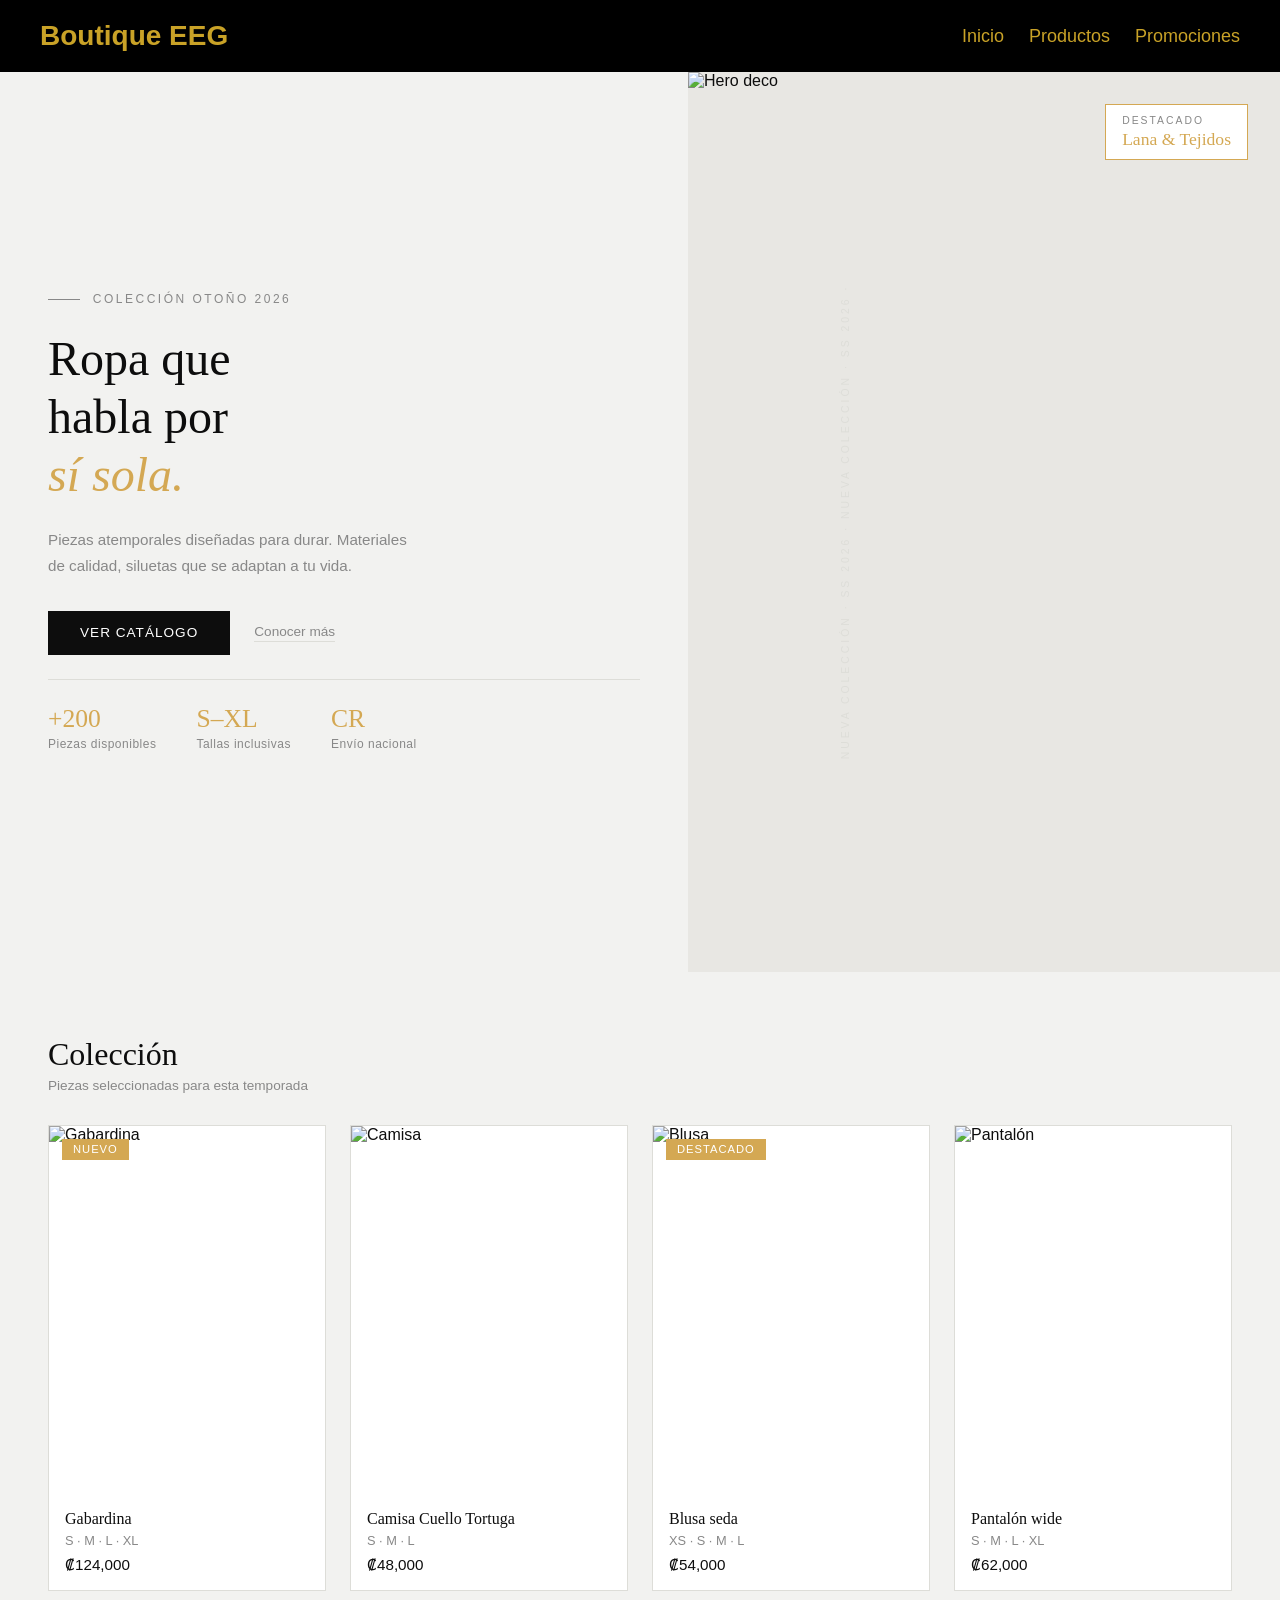
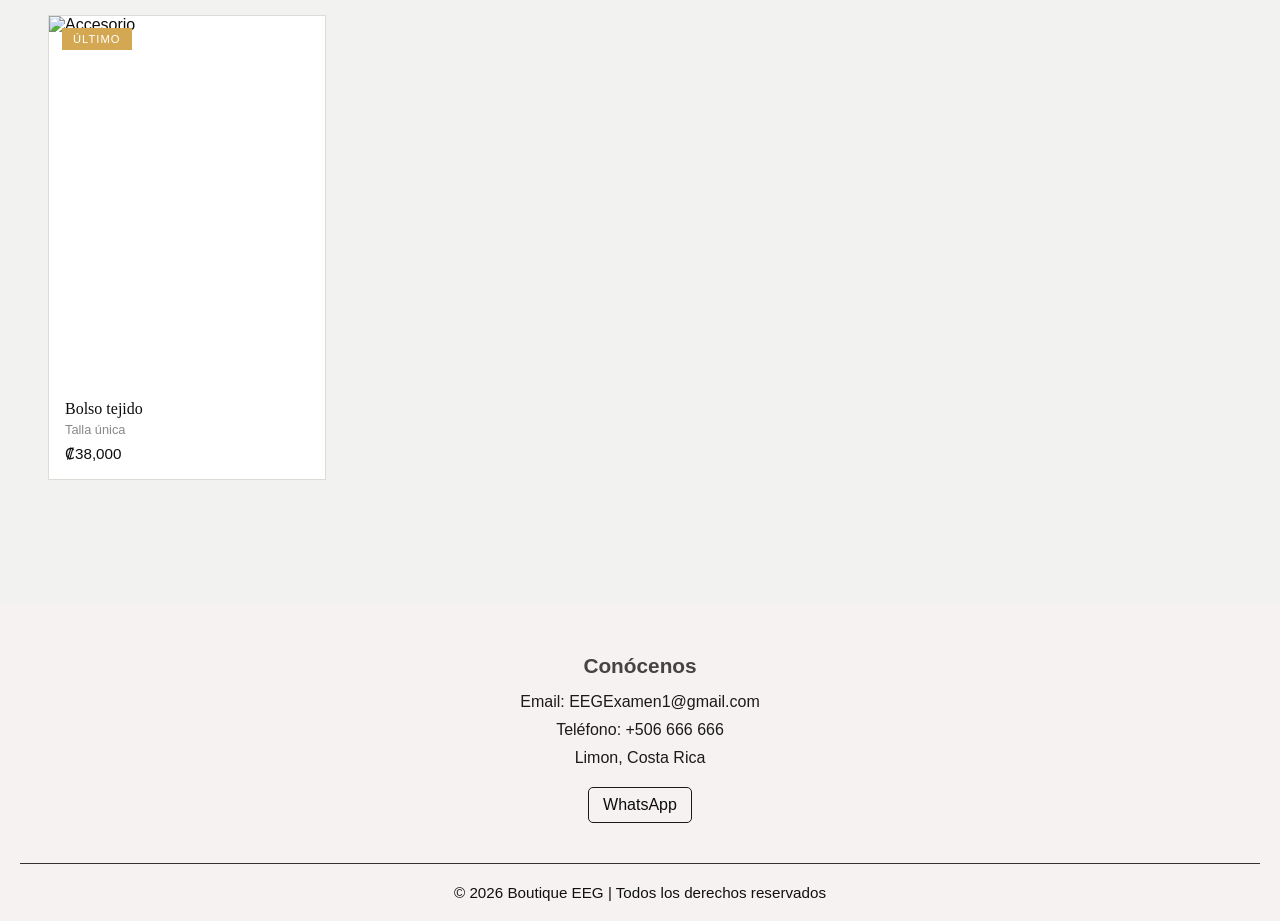
==== commit 7cf30555: "Correcciones al CSS, y agregar funcion a los links" ====
--- a/index.html
+++ b/index.html
@@ -1,4 +1,3 @@
-
 <!doctype html>
 <html lang="en">
   <head>
@@ -8,20 +7,20 @@
     <link rel="stylesheet" href="styles.css" />
   </head>
   <body>
-         <header class="site-header">
-        <div class="logo">
-            <h1>Boutique EEG</h1>
-        </div>
+    <header class="site-header" id="header">
+      <div class="logo">
+        <h1>Boutique EEG</h1>
+      </div>
 
-        <nav class="menu">
-            <ul>
-                <li><a href="#">Inicio</a></li>
-                <li><a href="#">Productos</a></li>
-                <li><a href="#">Promociones </a></li>
-            </ul>
-        </nav>
+      <nav class="menu">
+        <ul>
+          <li><a href="#header">Inicio</a></li>
+          <li><a href="#catalogo">Productos</a></li>
+          <li><a href="#">Promociones </a></li>
+        </ul>
+      </nav>
     </header>
-    <section class="hero">
+    <section class="hero" id="hero">
       <div class="hero-content">
         <span class="hero-call">Colección Otoño 2026</span>
 
@@ -69,7 +68,7 @@
       </div>
     </section>
 
-    <section class="catalogo">
+    <section class="catalogo" id="catalogo">
       <div class="catalogo-header">
         <h2 class="catalogo-titulo">Colección</h2>
         <p class="catalogo-desc">Piezas seleccionadas para esta temporada</p>
@@ -151,7 +150,7 @@
       </div>
     </section>
 
-    <footer class="footer">
+    <footer class="footer" id="contacto">
       <div class="footer-container">
         <div class="footer-section">
           <h3>Conócenos</h3>
@@ -172,4 +171,3 @@
     </footer>
   </body>
 </html>
-
--- a/styles.css
+++ b/styles.css
@@ -1,38 +1,3 @@
-* {
-    margin: 0;
-    padding: 0;
-    box-sizing: border-box;
-}
-body {
-    font-family: Arial, sans-serif;
-}
-.site-header {
-    background-color: #000;
-    color: #C9A227;
-    padding: 20px 40px;
-
-    display: flex;
-    justify-content: space-between;
-    align-items: center;
-}
-.logo h1 {
-    font-size: 28px;
-}
-.menu ul {
-    list-style: none;
-
-    display: flex;
-    gap: 25px;
-}
-.menu a {
-    color: #C9A227;
-    text-decoration: none;
-    font-size: 18px;
-}
-
-.contenedor h2  {
-
-        display: flex;
 /* ══════════════════════════════════════════
    Variables — Paleta de colores
 ══════════════════════════════════════════ */
@@ -64,6 +29,39 @@
 }
 
 /* ══════════════════════════════════════════
+   HEADER
+══════════════════════════════════════════ */
+.site-header {
+    background-color: #000;
+    color: #C9A227;
+    padding: 20px 40px;
+    display: flex;
+    justify-content: space-between;
+    align-items: center;
+}
+
+.logo h1 {
+    font-size: 28px;
+}
+
+.menu ul {
+    list-style: none;
+    display: flex;
+    gap: 25px;
+}
+
+.menu a {
+    color: #C9A227;
+    text-decoration: none;
+    font-size: 18px;
+    transition: color .2s;
+}
+
+.menu a:hover {
+    color: #38bdf8;
+}
+
+/* ══════════════════════════════════════════
    HERO
 ══════════════════════════════════════════ */
 .hero {
@@ -72,7 +70,6 @@
     min-height: 100vh;
 }
 
-/* Columna izquierda — texto */
 .hero-content {
     display: flex;
     flex-direction: column;
@@ -82,7 +79,6 @@
     gap: 1.5rem;
 }
 
-/* Eyebrow */
 .hero-call {
     display: flex;
     align-items: center;
@@ -102,7 +98,6 @@
     flex-shrink: 0;
 }
 
-/* Título */
 .hero-title {
     font-family: 'Playfair Display', serif;
     font-size: clamp(2rem, 5vw, 3rem);
@@ -116,7 +111,6 @@
     color: var(--accent);
 }
 
-/* Descripción */
 .hero-desc {
     font-size: .95rem;
     font-weight: 300;
@@ -125,7 +119,6 @@
     max-width: 360px;
 }
 
-/* Botones */
 .hero-actions {
     display: flex;
     align-items: center;
@@ -165,7 +158,6 @@
     border-color: var(--text);
 }
 
-/* Stats */
 .hero-stats {
     display: flex;
     gap: 2.5rem;
@@ -187,7 +179,6 @@
     letter-spacing: .5px;
 }
 
-/* Columna derecha — imagen */
 .hero-image {
     flex: 1;
     background: var(--bg-panel);
@@ -203,7 +194,6 @@
     display: block;
 }
 
-/* Badge flotante */
 .badge {
     position: absolute;
     top: 2rem;
@@ -231,7 +221,6 @@
     color: var(--accent);
 }
 
-/* Línea decorativa lateral */
 .hero-image::after {
     content: 'NUEVA COLECCIÓN · SS 2026 · NUEVA COLECCIÓN · SS 2026 ·';
     position: absolute;
@@ -269,14 +258,12 @@
     color: var(--muted);
 }
 
-/* Grid */
 .catalogo-grid {
     display: grid;
     grid-template-columns: repeat(auto-fit, minmax(240px, 1fr));
     gap: 1.5rem;
 }
 
-/* Tarjeta */
 .producto {
     background: var(--white);
     border: 0.5px solid var(--border);
@@ -359,28 +346,6 @@
     max-width: 1200px;
     margin: auto;
     text-align: center;
-    color: #000000;
-    text-decoration: none;
-    font-size: 18px;
-}
-
-
-.menu a:hover {
-    color: #38bdf8;
-}
-
-@media (max-width: 768px) {
-    .site-header {
-        flex-direction: column;
-        gap: 15px;
-        text-align: center;
-    }
-
-    .menu ul {
-        flex-direction: column;
-        gap: 10px;
-    }
-
 }
 
 .footer-section {
@@ -463,6 +428,18 @@
 ══════════════════════════════════════════ */
 @media (max-width: 768px) {
 
+    /* Header */
+    .site-header {
+        flex-direction: column;
+        gap: 15px;
+        text-align: center;
+    }
+
+    .menu ul {
+        flex-direction: column;
+        gap: 10px;
+    }
+
     /* Hero */
     .hero {
         flex-direction: column;
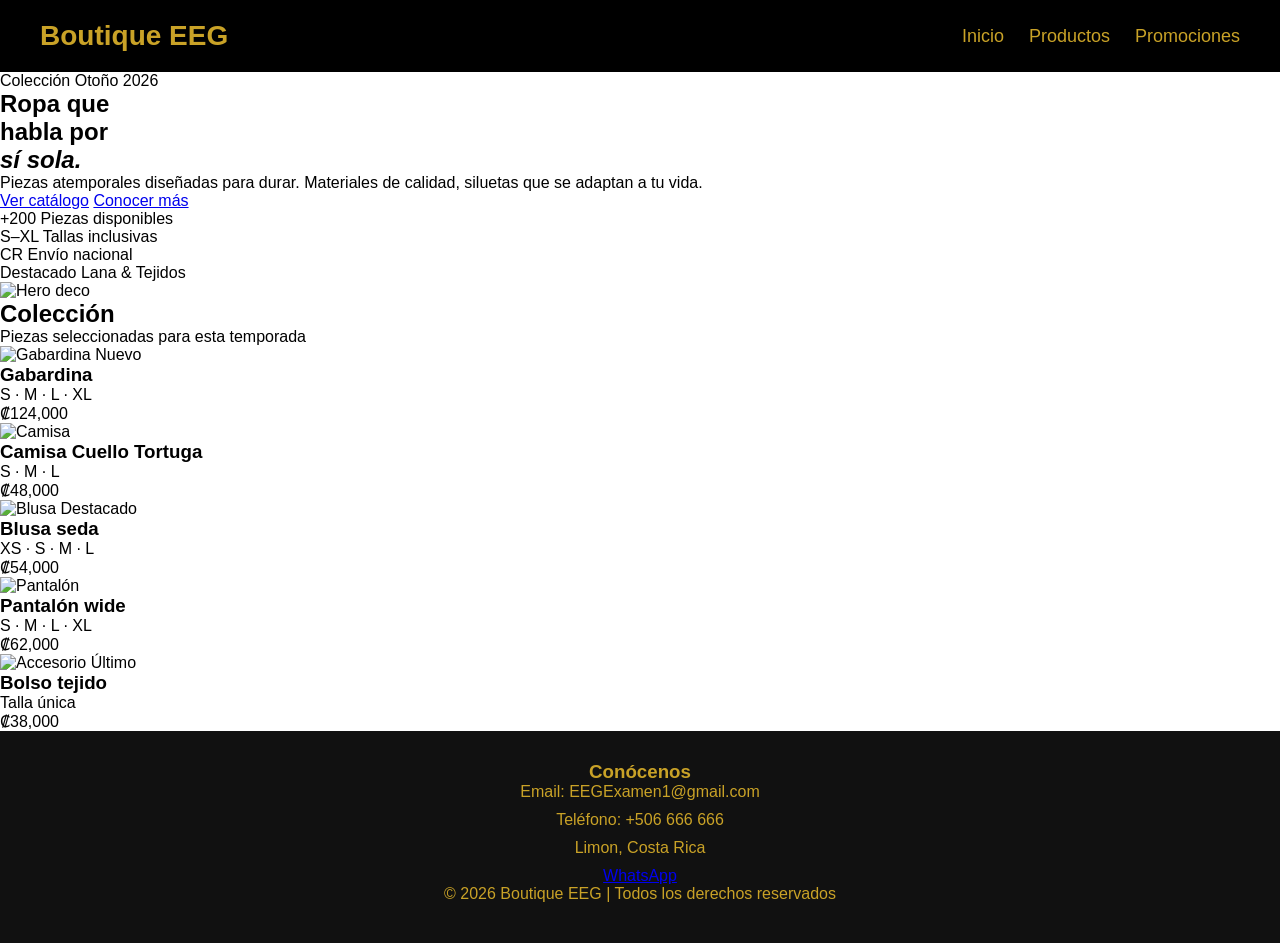
==== commit ff2d50ea: "Agrego modificaciones" ====
--- a/index.html
+++ b/index.html
@@ -14,9 +14,9 @@
 
       <nav class="menu">
         <ul>
-          <li><a href="#header">Inicio</a></li>
-          <li><a href="#catalogo">Productos</a></li>
-          <li><a href="#">Promociones </a></li>
+          <li><a href="index.html">Inicio</a></li>
+          <li><a href="productos.html">Productos</a></li>
+          <li><a href="promociones.html">Promociones </a></li>
         </ul>
       </nav>
     </header>
--- a/styles.css
+++ b/styles.css
@@ -1,535 +1,262 @@
-/* ══════════════════════════════════════════
-   Variables — Paleta de colores
-══════════════════════════════════════════ */
-:root {
-    --bg: #F2F2F0;
-    --bg-panel: #E8E7E3;
-    --text: #0D0D0D;
-    --muted: #888888;
-    --border: #DDDDD8;
-    --white: #FFFFFF;
-    --accent: #D4A853;
-}
-
-/* ══════════════════════════════════════════
-   Reset
-══════════════════════════════════════════ */
-*,
-*::before,
-*::after {
-    box-sizing: border-box;
-    margin: 0;
-    padding: 0;
-}
-
-body {
-    background: var(--bg);
-    font-family: 'DM Sans', sans-serif;
-    color: var(--text);
-}
-
-/* ══════════════════════════════════════════
-   HEADER
-══════════════════════════════════════════ */
-.site-header {
-    background-color: #000;
-    color: #C9A227;
-    padding: 20px 40px;
-    display: flex;
-    justify-content: space-between;
-    align-items: center;
-}
-
-.logo h1 {
-    font-size: 28px;
-}
-
-.menu ul {
-    list-style: none;
-    display: flex;
-    gap: 25px;
-}
-
-.menu a {
-    color: #C9A227;
-    text-decoration: none;
-    font-size: 18px;
-    transition: color .2s;
-}
-
-.menu a:hover {
-    color: #38bdf8;
-}
-
-/* ══════════════════════════════════════════
-   HERO
-══════════════════════════════════════════ */
-.hero {
-    display: flex;
-    align-items: stretch;
-    min-height: 100vh;
-}
-
-.hero-content {
-    display: flex;
-    flex-direction: column;
-    justify-content: center;
-    flex: 1;
-    padding: 4rem 3rem;
-    gap: 1.5rem;
-}
-
-.hero-call {
-    display: flex;
-    align-items: center;
-    gap: .8rem;
-    font-size: .75rem;
-    letter-spacing: 2.5px;
-    text-transform: uppercase;
-    color: var(--muted);
-}
-
-.hero-call::before {
-    content: '';
-    display: block;
-    width: 32px;
-    height: 1px;
-    background: var(--muted);
-    flex-shrink: 0;
-}
-
-.hero-title {
-    font-family: 'Playfair Display', serif;
-    font-size: clamp(2rem, 5vw, 3rem);
-    font-weight: 400;
-    line-height: 1.2;
-    color: var(--text);
-}
-
-.hero-title em {
-    font-style: italic;
-    color: var(--accent);
-}
-
-.hero-desc {
-    font-size: .95rem;
-    font-weight: 300;
-    color: var(--muted);
-    line-height: 1.7;
-    max-width: 360px;
-}
-
-.hero-actions {
-    display: flex;
-    align-items: center;
-    gap: 1.5rem;
-    margin-top: .5rem;
-}
-
-.btn-primary {
-    font-family: 'DM Sans', sans-serif;
-    font-size: .85rem;
-    font-weight: 500;
-    letter-spacing: 1px;
-    text-transform: uppercase;
-    color: var(--white);
-    background: var(--text);
-    padding: .9rem 2rem;
-    text-decoration: none;
-    transition: opacity .2s;
-}
-
-.btn-primary:hover {
-    opacity: .75;
-}
-
-.btn-ghost {
-    font-size: .85rem;
-    font-weight: 400;
-    color: var(--muted);
-    text-decoration: none;
-    border-bottom: 1px solid var(--border);
-    padding-bottom: 2px;
-    transition: color .2s, border-color .2s;
-}
-
-.btn-ghost:hover {
-    color: var(--text);
-    border-color: var(--text);
-}
-
-.hero-stats {
-    display: flex;
-    gap: 2.5rem;
-    padding-top: 1.5rem;
-    border-top: 0.5px solid var(--border);
-}
-
-.stat-num {
-    font-family: 'Playfair Display', serif;
-    font-size: 1.6rem;
-    font-weight: 400;
-    color: var(--accent);
-    display: block;
-}
-
-.stat-label {
-    font-size: .75rem;
-    color: var(--muted);
-    letter-spacing: .5px;
-}
-
-.hero-image {
-    flex: 1;
-    background: var(--bg-panel);
-    position: relative;
-    overflow: hidden;
-    min-height: 420px;
-}
-
-.hero-image img {
-    width: 100%;
-    height: 100%;
-    object-fit: cover;
-    display: block;
-}
-
-.badge {
-    position: absolute;
-    top: 2rem;
-    right: 2rem;
-    background: var(--white);
-    border: 0.5px solid var(--accent);
-    padding: .6rem 1rem;
-    display: flex;
-    flex-direction: column;
-    align-items: flex-start;
-    gap: .2rem;
-    z-index: 2;
-}
-
-.badge-top {
-    font-size: .65rem;
-    letter-spacing: 2px;
-    text-transform: uppercase;
-    color: var(--muted);
-}
-
-.badge-val {
-    font-family: 'Playfair Display', serif;
-    font-size: 1.1rem;
-    color: var(--accent);
-}
-
-.hero-image::after {
-    content: 'NUEVA COLECCIÓN · SS 2026 · NUEVA COLECCIÓN · SS 2026 ·';
-    position: absolute;
-    left: -80px;
-    top: 50%;
-    transform: translateY(-50%) rotate(-90deg);
-    font-size: .65rem;
-    letter-spacing: 3px;
-    text-transform: uppercase;
-    color: var(--border);
-    white-space: nowrap;
-}
-
-/* ══════════════════════════════════════════
-   CATÁLOGO
-══════════════════════════════════════════ */
-.catalogo {
-    padding: 4rem 3rem;
-}
-
-.catalogo-header {
-    margin-bottom: 2rem;
-}
-
-.catalogo-titulo {
-    font-family: 'Playfair Display', serif;
-    font-size: 2rem;
-    font-weight: 400;
-    color: var(--text);
-    margin-bottom: .3rem;
-}
-
-.catalogo-desc {
-    font-size: .85rem;
-    color: var(--muted);
-}
-
-.catalogo-grid {
-    display: grid;
-    grid-template-columns: repeat(auto-fit, minmax(240px, 1fr));
-    gap: 1.5rem;
-}
-
-.producto {
-    background: var(--white);
-    border: 0.5px solid var(--border);
-}
-
-.producto-img {
-    position: relative;
-    overflow: hidden;
-    aspect-ratio: 3 / 4;
-}
-
-.producto-img img {
-    width: 100%;
-    height: 100%;
-    object-fit: cover;
-    display: block;
-    transition: transform .4s ease;
-}
-
-.producto:hover .producto-img img {
-    transform: scale(1.04);
-}
-
-.producto-tag {
-    position: absolute;
-    top: .8rem;
-    left: .8rem;
-    background: var(--accent);
-    color: var(--white);
-    font-size: .7rem;
-    font-weight: 500;
-    letter-spacing: 1px;
-    text-transform: uppercase;
-    padding: .3rem .7rem;
-}
-
-.producto-info {
-    padding: 1rem;
-    display: flex;
-    flex-direction: column;
-    gap: .3rem;
-}
-
-.producto-nombre {
-    font-family: 'Playfair Display', serif;
-    font-size: 1rem;
-    font-weight: 400;
-    color: var(--text);
-}
-
-.producto-talla {
-    font-size: .8rem;
-    color: var(--muted);
-}
-
-.producto-precio {
-    font-size: .95rem;
-    font-weight: 500;
-    color: var(--text);
-    margin-top: .2rem;
-}
-
-/* ══════════════════════════════════════════
-   FOOTER
-══════════════════════════════════════════ */
-.footer {
-    background-color: #f7f2f2;
-    color: #454343;
-    padding: 50px 20px 20px;
-    margin-top: 60px;
-    text-align: center;
-}
-
-.footer-container {
-    display: flex;
-    justify-content: center;
-    align-items: flex-start;
-    gap: 40px;
-    flex-wrap: wrap;
-    max-width: 1200px;
-    margin: auto;
-    text-align: center;
-}
-
-.footer-section {
-    flex: 1;
-    min-width: 250px;
-}
-
-.footer-logo {
-    font-size: 2rem;
-    margin-bottom: 15px;
-}
-
-.footer-text {
-    color: #cfcfcf;
-    line-height: 1.7;
-}
-
-.footer-section h3 {
-    margin-bottom: 15px;
-    font-size: 1.3rem;
-}
-
-.footer-links {
-    list-style: none;
-    padding: 0;
-}
-
-.footer-links li {
-    margin-bottom: 12px;
-}
-
-.footer-links a {
-    text-decoration: none;
-    color: #141313;
-    transition: color .3s, padding-left .3s;
-}
-
-.footer-links a:hover {
-    color: var(--text);
-    padding-left: 5px;
-}
-
-.footer-section p {
-    margin-bottom: 10px;
-    color: #1b1a1a;
-}
-
-.social-icons {
-    display: flex;
-    justify-content: center;
-    gap: 15px;
-    margin-top: 20px;
-}
-
-.social-icons a {
-    text-decoration: none;
-    color: #0c0c0c;
-    border: 1px solid #1b1a1a;
-    padding: 8px 14px;
-    border-radius: 5px;
-    transition: background-color .3s, color .3s;
-}
-
-.social-icons a:hover {
-    background-color: #1b1a1a;
-    color: var(--white);
-}
-
-.footer-bottom {
-    border-top: 1px solid #333;
-    margin-top: 40px;
-    padding-top: 20px;
-    text-align: center;
-    color: #101010;
-    font-size: 0.95rem;
-}
-
-/* ══════════════════════════════════════════
-   MEDIA QUERIES
-══════════════════════════════════════════ */
-@media (max-width: 768px) {
-
-    /* Header */
-    .site-header {
-        flex-direction: column;
-        gap: 15px;
-        text-align: center;
-    }
-
-    .menu ul {
-        flex-direction: column;
-        gap: 10px;
-    }
-
-    /* Hero */
-    .hero {
-        flex-direction: column;
-    }
-
-    .hero-content {
-        padding: 3rem 2rem;
-    }
-
-    .hero-image {
-        min-height: 340px;
-    }
-
-    .hero-image::after {
-        display: none;
-    }
-
-    .badge {
-        top: 1rem;
-        right: 1rem;
-    }
-
-    /* Catálogo */
-    .catalogo {
-        padding: 2.5rem 1.5rem;
-    }
-
-    .catalogo-grid {
-        grid-template-columns: repeat(auto-fit, minmax(160px, 1fr));
-        gap: 1rem;
-    }
-
-    /* Footer */
-    .footer-container {
-        flex-direction: column;
-        align-items: center;
-        gap: 30px;
-    }
-
-    .footer-section {
-        width: 100%;
-    }
-
-    .social-icons {
-        flex-wrap: wrap;
-    }
-
-    .footer-logo {
-        font-size: 1.7rem;
-    }
-}
-
-@media (max-width: 480px) {
-
-    /* Hero */
-    .hero-content {
-        padding: 2.5rem 1.2rem;
-        gap: 1.2rem;
-    }
-
-    .hero-image {
-        min-height: 260px;
-    }
-
-    .hero-stats {
-        gap: 1.5rem;
-    }
-
-    .hero-actions {
-        flex-direction: column;
-        align-items: flex-start;
-        gap: 1rem;
-    }
-
-    .btn-primary {
-        width: 100%;
-        text-align: center;
-    }
-
-    /* Catálogo */
-    .catalogo {
-        padding: 2rem 1rem;
-    }
-
-    .catalogo-grid {
-        grid-template-columns: 1fr 1fr;
-        gap: .8rem;
-    }
-
-    .catalogo-titulo {
-        font-size: 1.5rem;
-    }
+* {
+    margin: 0;
+    padding: 0;
+    box-sizing: border-box;
+}
+
+body {
+    font-family: Arial, sans-serif;
+}
+
+
+.site-header {
+    background-color: #000000;
+    color: #C9A227;
+    padding: 20px 40px;
+
+    display: flex;
+    justify-content: space-between;
+    align-items: center;
+}
+
+.logo h1 {
+    font-size: 28px;
+}
+
+.menu ul {
+    list-style: none;
+
+    display: flex;
+    gap: 25px;
+}
+
+.menu a {
+    color: #C9A227;
+    text-decoration: none;
+    font-size: 18px;
+}
+
+.menu a:hover {
+    color: #ffffff;
+}
+
+
+.productos {
+    padding: 70px 40px;
+    background-color: #ffffff;
+    text-align: center;
+}
+
+.productos h2 {
+    font-size: 36px;
+    color: #000000;
+    margin-bottom: 15px;
+}
+
+.descripcion-productos {
+    font-size: 18px;
+    color: #444444;
+    margin-bottom: 40px;
+}
+
+
+.grid-productos {
+    max-width: 1200px;
+    margin: 0 auto;
+
+    display: grid;
+    grid-template-columns: repeat(4, 1fr);
+    gap: 25px;
+}
+
+.producto-card {
+    background-color: #f5f5f5;
+    border-radius: 12px;
+    padding: 20px;
+    box-shadow: 0 4px 10px rgba(0,0,0,0.1);
+    transition: transform 0.3s;
+}
+
+.producto-card:hover {
+    transform: translateY(-5px);
+}
+
+.producto-card img {
+    width: 100%;
+    height: 220px;
+    object-fit: cover;
+    border-radius: 10px;
+    margin-bottom: 15px;
+}
+
+.producto-card h3 {
+    font-size: 22px;
+    color: #000000;
+    margin-bottom: 10px;
+}
+
+.producto-card p {
+    color: #444444;
+    margin-bottom: 10px;
+    line-height: 1.5;
+}
+
+.producto-card span {
+    display: block;
+    font-weight: bold;
+    color: #C9A227;
+    margin-bottom: 15px;
+    font-size: 18px;
+}
+
+.boton-producto {
+    display: inline-block;
+    background-color: #000000;
+    color: #C9A227;
+    text-decoration: none;
+    padding: 10px 18px;
+    border-radius: 8px;
+    font-weight: bold;
+}
+
+.boton-producto:hover {
+    background-color: #C9A227;
+    color: #000000;
+}
+
+
+@media (max-width: 900px) {
+    .grid-productos {
+        grid-template-columns: repeat(2, 1fr);
+    }
+}
+
+
+@media (max-width: 768px) {
+    .site-header {
+        flex-direction: column;
+        gap: 15px;
+        text-align: center;
+    }
+
+    .menu ul {
+        flex-direction: column;
+        gap: 10px;
+    }
+
+    .grid-productos {
+        grid-template-columns: 1fr;
+    }
+
+    .productos {
+        padding: 50px 20px;
+    }
+
+    .productos h2 {
+        font-size: 28px;
+    }
+}
+
+.promociones {
+    padding: 70px 40px;
+    background-color: #000000;
+    color: #ffffff;
+    text-align: center;
+}
+
+.contenido-promociones {
+    max-width: 1200px;
+    margin: 0 auto;
+}
+
+.promociones h2 {
+    font-size: 36px;
+    color: #C9A227;
+    margin-bottom: 15px;
+}
+
+.descripcion-promociones {
+    font-size: 18px;
+    color: #f5f5f5;
+    margin-bottom: 40px;
+    line-height: 1.6;
+}
+
+.cards-promociones {
+    display: flex;
+    justify-content: center;
+    align-items: stretch;
+    gap: 25px;
+    flex-wrap: wrap;
+}
+
+.promo-card {
+    background-color: #ffffff;
+    color: #000000;
+    width: 280px;
+    padding: 25px;
+    border-radius: 12px;
+    border: 2px solid #C9A227;
+    box-shadow: 0 4px 10px rgba(255, 255, 255, 0.15);
+}
+
+.promo-card h3 {
+    color: #C9A227;
+    font-size: 24px;
+    margin-bottom: 15px;
+}
+
+.promo-card p {
+    color: #333333;
+    font-size: 16px;
+    margin-bottom: 15px;
+    line-height: 1.5;
+}
+
+.promo-card span {
+    display: block;
+    font-weight: bold;
+    color: #000000;
+    margin-bottom: 20px;
+}
+
+.boton-promo {
+    display: inline-block;
+    background-color: #000000;
+    color: #C9A227;
+    text-decoration: none;
+    padding: 10px 18px;
+    border-radius: 8px;
+    font-weight: bold;
+}
+
+.boton-promo:hover {
+    background-color: #C9A227;
+    color: #000000;
+}
+
+
+.footer {
+    background-color: #111111;
+    color: #C9A227;
+    text-align: center;
+    padding: 30px 20px;
+}
+
+.footer p {
+    margin-bottom: 10px;
+}
+
+.footer-links {
+    margin-bottom: 10px;
+}
+
+.footer-links a {
+    color: #C9A227;
+    text-decoration: none;
+    margin: 0 10px;
+}
+
+.footer-links a:hover {
+    color: #ffffff;
 }
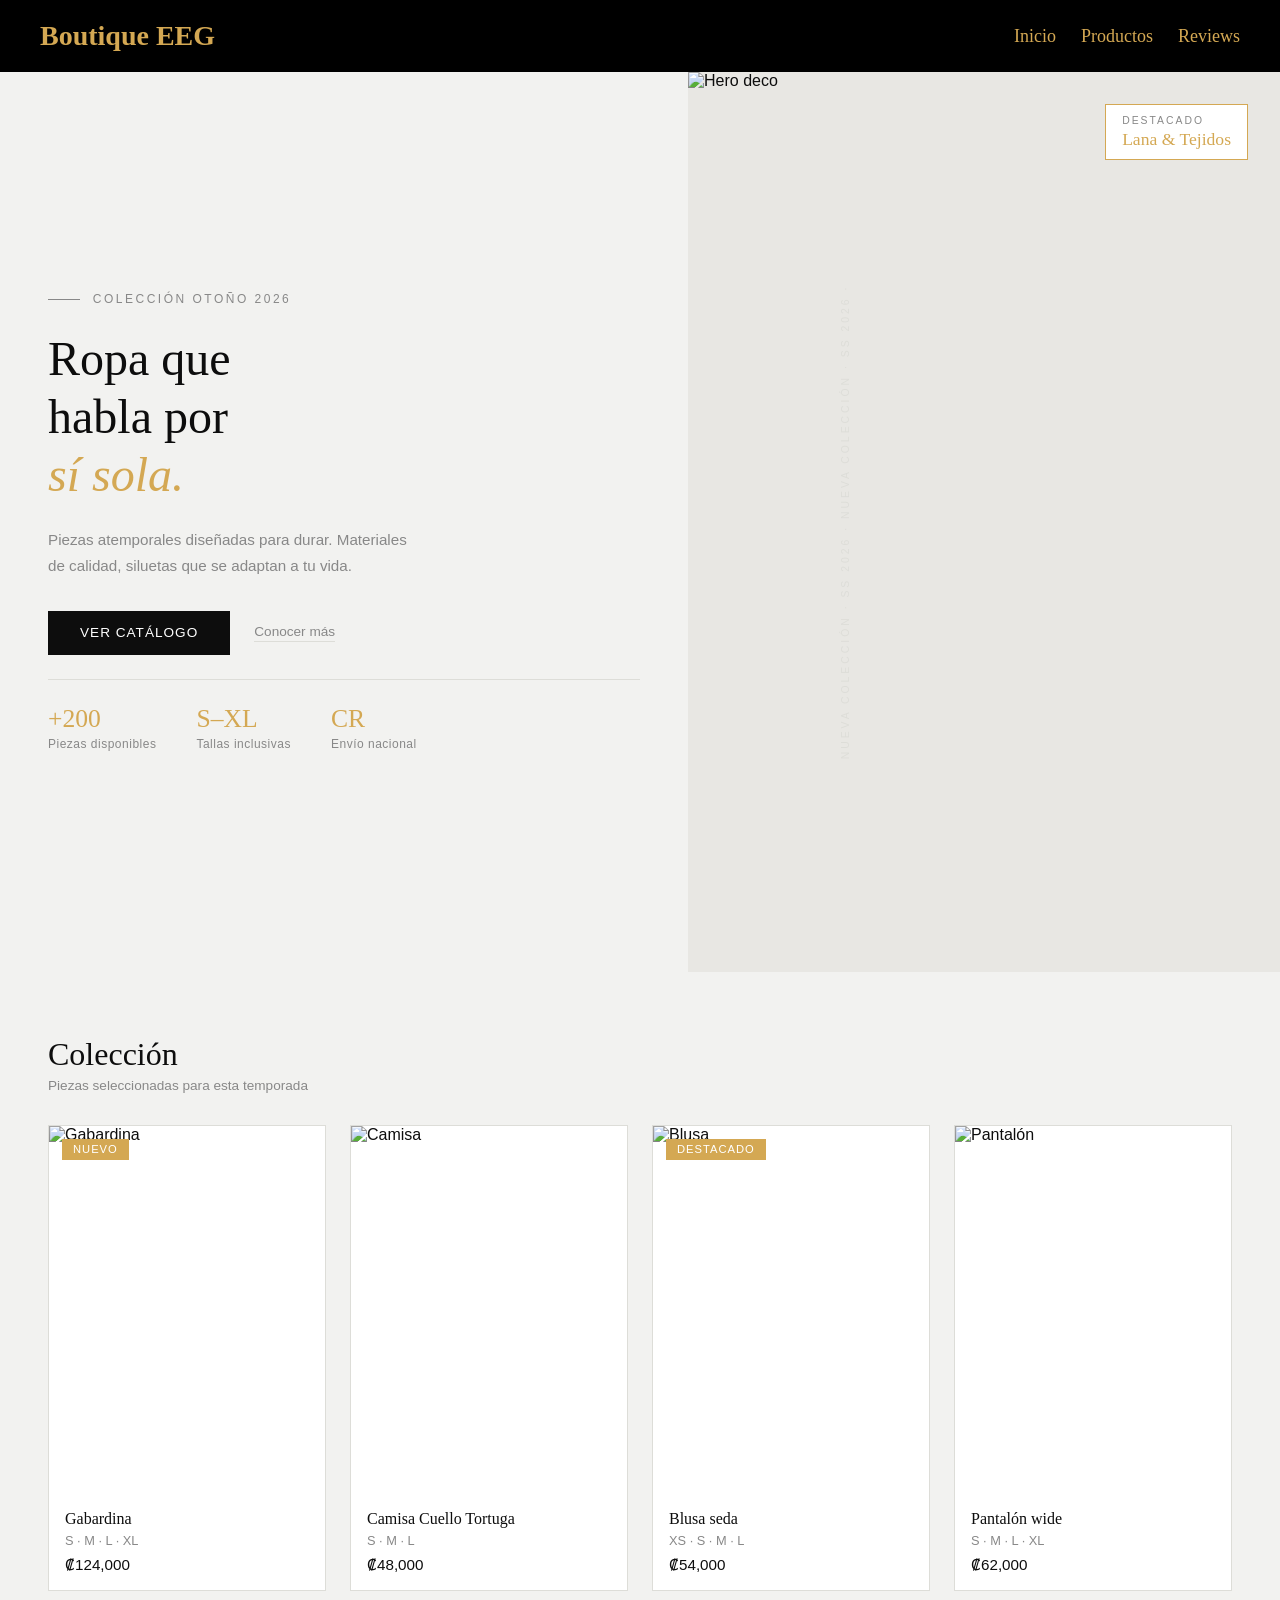
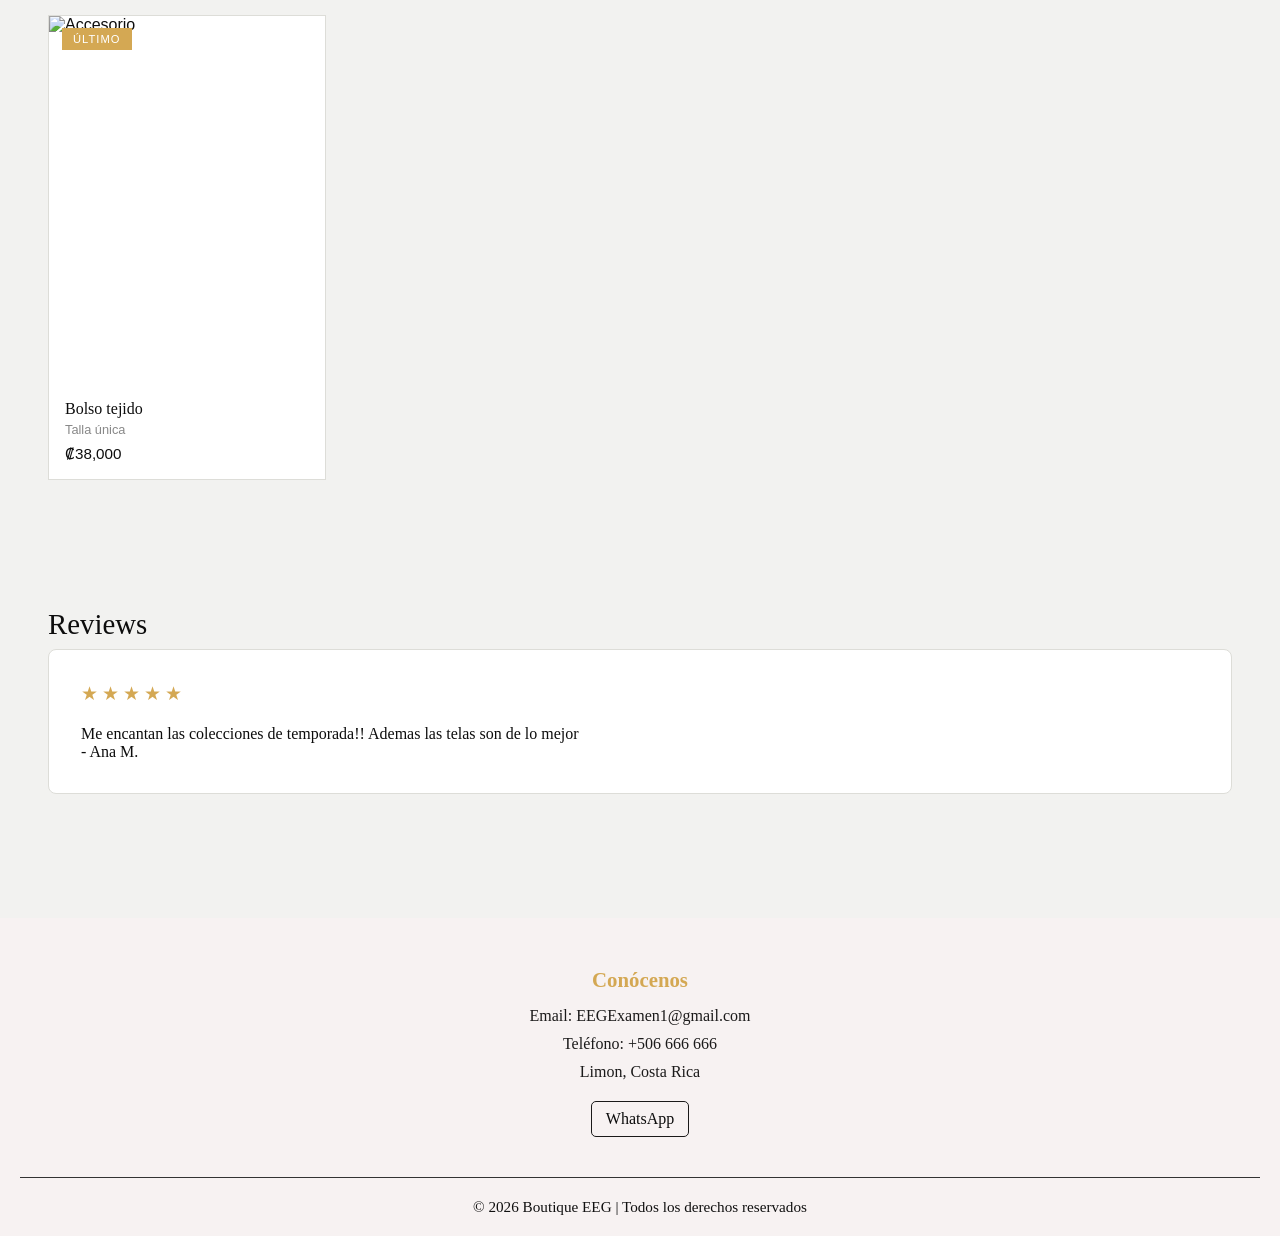
==== commit 12606223: "Seccion libre agregada, estilos y media querie agregadas para la sección" ====
--- a/index.html
+++ b/index.html
@@ -3,7 +3,7 @@
   <head>
     <meta charset="UTF-8" />
     <meta name="viewport" content="width=device-width, initial-scale=1.0" />
-    <title>Document</title>
+    <title>Boutique EEG</title>
     <link rel="stylesheet" href="styles.css" />
   </head>
   <body>
@@ -14,9 +14,9 @@
 
       <nav class="menu">
         <ul>
-          <li><a href="index.html">Inicio</a></li>
-          <li><a href="productos.html">Productos</a></li>
-          <li><a href="promociones.html">Promociones </a></li>
+          <li><a href="#header">Inicio</a></li>
+          <li><a href="#catalogo">Productos</a></li>
+          <li><a href="#reviews">Reviews </a></li>
         </ul>
       </nav>
     </header>
@@ -150,6 +150,18 @@
       </div>
     </section>
 
+    <section class="reviews" id="reviews">
+      <h2 class="review-title">Reviews</h2>
+      <div class="review-card">
+        <div class="stars">★★★★★</div>
+        <p class="review-text">
+          Me encantan las colecciones de temporada!! Ademas las telas son de lo
+          mejor
+        </p>
+        <span class="review-author">- Ana M.</span>
+      </div>
+    </section>
+
     <footer class="footer" id="contacto">
       <div class="footer-container">
         <div class="footer-section">
--- a/styles.css
+++ b/styles.css
@@ -1,262 +1,596 @@
-* {
-    margin: 0;
-    padding: 0;
-    box-sizing: border-box;
-}
-
-body {
-    font-family: Arial, sans-serif;
-}
-
-
-.site-header {
-    background-color: #000000;
-    color: #C9A227;
-    padding: 20px 40px;
-
-    display: flex;
-    justify-content: space-between;
-    align-items: center;
-}
-
-.logo h1 {
-    font-size: 28px;
-}
-
-.menu ul {
-    list-style: none;
-
-    display: flex;
-    gap: 25px;
-}
-
-.menu a {
-    color: #C9A227;
-    text-decoration: none;
-    font-size: 18px;
-}
-
-.menu a:hover {
-    color: #ffffff;
-}
-
-
-.productos {
-    padding: 70px 40px;
-    background-color: #ffffff;
-    text-align: center;
-}
-
-.productos h2 {
-    font-size: 36px;
-    color: #000000;
-    margin-bottom: 15px;
-}
-
-.descripcion-productos {
-    font-size: 18px;
-    color: #444444;
-    margin-bottom: 40px;
-}
-
-
-.grid-productos {
-    max-width: 1200px;
-    margin: 0 auto;
-
-    display: grid;
-    grid-template-columns: repeat(4, 1fr);
-    gap: 25px;
-}
-
-.producto-card {
-    background-color: #f5f5f5;
-    border-radius: 12px;
-    padding: 20px;
-    box-shadow: 0 4px 10px rgba(0,0,0,0.1);
-    transition: transform 0.3s;
-}
-
-.producto-card:hover {
-    transform: translateY(-5px);
-}
-
-.producto-card img {
-    width: 100%;
-    height: 220px;
-    object-fit: cover;
-    border-radius: 10px;
-    margin-bottom: 15px;
-}
-
-.producto-card h3 {
-    font-size: 22px;
-    color: #000000;
-    margin-bottom: 10px;
-}
-
-.producto-card p {
-    color: #444444;
-    margin-bottom: 10px;
-    line-height: 1.5;
-}
-
-.producto-card span {
-    display: block;
-    font-weight: bold;
-    color: #C9A227;
-    margin-bottom: 15px;
-    font-size: 18px;
-}
-
-.boton-producto {
-    display: inline-block;
-    background-color: #000000;
-    color: #C9A227;
-    text-decoration: none;
-    padding: 10px 18px;
-    border-radius: 8px;
-    font-weight: bold;
-}
-
-.boton-producto:hover {
-    background-color: #C9A227;
-    color: #000000;
-}
-
-
-@media (max-width: 900px) {
-    .grid-productos {
-        grid-template-columns: repeat(2, 1fr);
-    }
-}
-
-
-@media (max-width: 768px) {
-    .site-header {
-        flex-direction: column;
-        gap: 15px;
-        text-align: center;
-    }
-
-    .menu ul {
-        flex-direction: column;
-        gap: 10px;
-    }
-
-    .grid-productos {
-        grid-template-columns: 1fr;
-    }
-
-    .productos {
-        padding: 50px 20px;
-    }
-
-    .productos h2 {
-        font-size: 28px;
-    }
-}
-
-.promociones {
-    padding: 70px 40px;
-    background-color: #000000;
-    color: #ffffff;
-    text-align: center;
-}
-
-.contenido-promociones {
-    max-width: 1200px;
-    margin: 0 auto;
-}
-
-.promociones h2 {
-    font-size: 36px;
-    color: #C9A227;
-    margin-bottom: 15px;
-}
-
-.descripcion-promociones {
-    font-size: 18px;
-    color: #f5f5f5;
-    margin-bottom: 40px;
-    line-height: 1.6;
-}
-
-.cards-promociones {
-    display: flex;
-    justify-content: center;
-    align-items: stretch;
-    gap: 25px;
-    flex-wrap: wrap;
-}
-
-.promo-card {
-    background-color: #ffffff;
-    color: #000000;
-    width: 280px;
-    padding: 25px;
-    border-radius: 12px;
-    border: 2px solid #C9A227;
-    box-shadow: 0 4px 10px rgba(255, 255, 255, 0.15);
-}
-
-.promo-card h3 {
-    color: #C9A227;
-    font-size: 24px;
-    margin-bottom: 15px;
-}
-
-.promo-card p {
-    color: #333333;
-    font-size: 16px;
-    margin-bottom: 15px;
-    line-height: 1.5;
-}
-
-.promo-card span {
-    display: block;
-    font-weight: bold;
-    color: #000000;
-    margin-bottom: 20px;
-}
-
-.boton-promo {
-    display: inline-block;
-    background-color: #000000;
-    color: #C9A227;
-    text-decoration: none;
-    padding: 10px 18px;
-    border-radius: 8px;
-    font-weight: bold;
-}
-
-.boton-promo:hover {
-    background-color: #C9A227;
-    color: #000000;
-}
-
-
-.footer {
-    background-color: #111111;
-    color: #C9A227;
-    text-align: center;
-    padding: 30px 20px;
-}
-
-.footer p {
-    margin-bottom: 10px;
-}
-
-.footer-links {
-    margin-bottom: 10px;
-}
-
-.footer-links a {
-    color: #C9A227;
-    text-decoration: none;
-    margin: 0 10px;
-}
-
-.footer-links a:hover {
-    color: #ffffff;
+/* ══════════════════════════════════════════
+   Variables — Paleta de colores
+══════════════════════════════════════════ */
+:root {
+    --bg: #F2F2F0;
+    --bg-panel: #E8E7E3;
+    --text: #0D0D0D;
+    --muted: #888888;
+    --border: #DDDDD8;
+    --white: #FFFFFF;
+    --accent: #D4A853;
+}
+
+/* ══════════════════════════════════════════
+   Reset
+══════════════════════════════════════════ */
+*,
+*::before,
+*::after {
+    box-sizing: border-box;
+    margin: 0;
+    padding: 0;
+}
+
+body {
+    background: var(--bg);
+    font-family: 'DM Sans', sans-serif;
+    color: var(--text);
+}
+
+/* ══════════════════════════════════════════
+   HEADER
+══════════════════════════════════════════ */
+.site-header {
+    background-color: #000;
+    font-family: 'Playfair Display', serif;
+    color: var(--accent);
+    padding: 20px 40px;
+    display: flex;
+    justify-content: space-between;
+    align-items: center;
+}
+
+.logo h1 {
+    font-size: 28px;
+}
+
+.menu ul {
+    list-style: none;
+    display: flex;
+    gap: 25px;
+}
+
+.menu a {
+    color: var(--accent);
+    text-decoration: none;
+    font-size: 18px;
+    transition: color .2s;
+}
+
+.menu a:hover {
+    color: #38bdf8;
+}
+
+/* ══════════════════════════════════════════
+   HERO
+══════════════════════════════════════════ */
+.hero {
+    display: flex;
+    align-items: stretch;
+    min-height: 100vh;
+}
+
+.hero-content {
+    display: flex;
+    flex-direction: column;
+    justify-content: center;
+    flex: 1;
+    padding: 4rem 3rem;
+    gap: 1.5rem;
+}
+
+.hero-call {
+    display: flex;
+    align-items: center;
+    gap: .8rem;
+    font-size: .75rem;
+    letter-spacing: 2.5px;
+    text-transform: uppercase;
+    color: var(--muted);
+}
+
+.hero-call::before {
+    content: '';
+    display: block;
+    width: 32px;
+    height: 1px;
+    background: var(--muted);
+    flex-shrink: 0;
+}
+
+.hero-title {
+    font-family: 'Playfair Display', serif;
+    font-size: clamp(2rem, 5vw, 3rem);
+    font-weight: 400;
+    line-height: 1.2;
+    color: var(--text);
+}
+
+.hero-title em {
+    font-style: italic;
+    color: var(--accent);
+}
+
+.hero-desc {
+    font-size: .95rem;
+    font-weight: 300;
+    color: var(--muted);
+    line-height: 1.7;
+    max-width: 360px;
+}
+
+.hero-actions {
+    display: flex;
+    align-items: center;
+    gap: 1.5rem;
+    margin-top: .5rem;
+}
+
+.btn-primary {
+    font-family: 'DM Sans', sans-serif;
+    font-size: .85rem;
+    font-weight: 500;
+    letter-spacing: 1px;
+    text-transform: uppercase;
+    color: var(--white);
+    background: var(--text);
+    padding: .9rem 2rem;
+    text-decoration: none;
+    transition: opacity .2s;
+}
+
+.btn-primary:hover {
+    opacity: .75;
+}
+
+.btn-ghost {
+    font-size: .85rem;
+    font-weight: 400;
+    color: var(--muted);
+    text-decoration: none;
+    border-bottom: 1px solid var(--border);
+    padding-bottom: 2px;
+    transition: color .2s, border-color .2s;
+}
+
+.btn-ghost:hover {
+    color: var(--text);
+    border-color: var(--text);
+}
+
+.hero-stats {
+    display: flex;
+    gap: 2.5rem;
+    padding-top: 1.5rem;
+    border-top: 0.5px solid var(--border);
+}
+
+.stat-num {
+    font-family: 'Playfair Display', serif;
+    font-size: 1.6rem;
+    font-weight: 400;
+    color: var(--accent);
+    display: block;
+}
+
+.stat-label {
+    font-size: .75rem;
+    color: var(--muted);
+    letter-spacing: .5px;
+}
+
+.hero-image {
+    flex: 1;
+    background: var(--bg-panel);
+    position: relative;
+    overflow: hidden;
+    min-height: 420px;
+}
+
+.hero-image img {
+    width: 100%;
+    height: 100%;
+    object-fit: cover;
+    display: block;
+}
+
+.badge {
+    position: absolute;
+    top: 2rem;
+    right: 2rem;
+    background: var(--white);
+    border: 0.5px solid var(--accent);
+    padding: .6rem 1rem;
+    display: flex;
+    flex-direction: column;
+    align-items: flex-start;
+    gap: .2rem;
+    z-index: 2;
+}
+
+.badge-top {
+    font-size: .65rem;
+    letter-spacing: 2px;
+    text-transform: uppercase;
+    color: var(--muted);
+}
+
+.badge-val {
+    font-family: 'Playfair Display', serif;
+    font-size: 1.1rem;
+    color: var(--accent);
+}
+
+.hero-image::after {
+    content: 'NUEVA COLECCIÓN · SS 2026 · NUEVA COLECCIÓN · SS 2026 ·';
+    position: absolute;
+    left: -80px;
+    top: 50%;
+    transform: translateY(-50%) rotate(-90deg);
+    font-size: .65rem;
+    letter-spacing: 3px;
+    text-transform: uppercase;
+    color: var(--border);
+    white-space: nowrap;
+}
+
+/* ══════════════════════════════════════════
+   CATÁLOGO
+══════════════════════════════════════════ */
+.catalogo {
+    padding: 4rem 3rem;
+}
+
+.catalogo-header {
+    margin-bottom: 2rem;
+}
+
+.catalogo-titulo {
+    font-family: 'Playfair Display', serif;
+    font-size: 2rem;
+    font-weight: 400;
+    color: var(--text);
+    margin-bottom: .3rem;
+}
+
+.catalogo-desc {
+    font-size: .85rem;
+    color: var(--muted);
+}
+
+.catalogo-grid {
+    display: grid;
+    grid-template-columns: repeat(auto-fit, minmax(240px, 1fr));
+    gap: 1.5rem;
+}
+
+.producto {
+    background: var(--white);
+    border: 0.5px solid var(--border);
+}
+
+.producto-img {
+    position: relative;
+    overflow: hidden;
+    aspect-ratio: 3 / 4;
+}
+
+.producto-img img {
+    width: 100%;
+    height: 100%;
+    object-fit: cover;
+    display: block;
+    transition: transform .4s ease;
+}
+
+.producto:hover .producto-img img {
+    transform: scale(1.04);
+}
+
+.producto-tag {
+    position: absolute;
+    top: .8rem;
+    left: .8rem;
+    background: var(--accent);
+    color: var(--white);
+    font-size: .7rem;
+    font-weight: 500;
+    letter-spacing: 1px;
+    text-transform: uppercase;
+    padding: .3rem .7rem;
+}
+
+.producto-info {
+    padding: 1rem;
+    display: flex;
+    flex-direction: column;
+    gap: .3rem;
+}
+
+.producto-nombre {
+    font-family: 'Playfair Display', serif;
+    font-size: 1rem;
+    font-weight: 400;
+    color: var(--text);
+}
+
+.producto-talla {
+    font-size: .8rem;
+    color: var(--muted);
+}
+
+.producto-precio {
+    font-size: .95rem;
+    font-weight: 500;
+    color: var(--text);
+    margin-top: .2rem;
+}
+
+/* ══════════════════════════════════════════
+   REVIEWS
+══════════════════════════════════════════ */
+.reviews {
+    padding: 4rem 3rem;
+    font-family: 'Playfair Display', serif;
+}
+
+.review-card {
+    max-width: 100%;
+    background: var(--white);
+    border: 0.5px solid var(--border);
+    border-radius: 8px;
+    padding: 2rem;
+}
+
+.review-title {
+    font-family: 'Playfair Display', serif;
+    font-size: 1.8rem;
+    font-weight: 400;
+    color: var(--text);
+    margin-bottom: .5rem;
+    text-align: left;
+}
+
+.stars {
+    color: var(--accent);
+    font-size: 1.2rem;
+    letter-spacing: 4px;
+    margin-bottom: 1.2rem;
+
+}
+
+.review-texto {
+    font-family: 'Playfair Display', serif;
+    font-size: 1.3rem;
+    font-weight: 400;
+    line-height: 1.6;
+    color: var(--text);
+    margin-bottom: 1.5rem;
+}
+
+.review-autor {
+    font-size: 8rem;
+    letter-spacing: 2px;
+    text-transform: uppercase;
+    color: var(--muted);
+    text-align: right;
+}
+
+/* ══════════════════════════════════════════
+   FOOTER
+══════════════════════════════════════════ */
+.footer {
+    background-color: #f7f2f2;
+    font-family: 'Playfair Display', serif;
+    color: var(--accent);
+    padding: 50px 20px 20px;
+    margin-top: 60px;
+    text-align: center;
+}
+
+.footer-container {
+    display: flex;
+    justify-content: center;
+    align-items: flex-start;
+    gap: 40px;
+    flex-wrap: wrap;
+    max-width: 1200px;
+    margin: auto;
+    text-align: center;
+}
+
+.footer-section {
+    flex: 1;
+    min-width: 250px;
+}
+
+.footer-logo {
+    font-size: 2rem;
+    margin-bottom: 15px;
+}
+
+.footer-text {
+    color: #cfcfcf;
+    line-height: 1.7;
+}
+
+.footer-section h3 {
+    margin-bottom: 15px;
+    font-size: 1.3rem;
+}
+
+.footer-links {
+    list-style: none;
+    padding: 0;
+}
+
+.footer-links li {
+    margin-bottom: 12px;
+}
+
+.footer-links a {
+    text-decoration: none;
+    color: #141313;
+    transition: color .3s, padding-left .3s;
+}
+
+.footer-links a:hover {
+    color: var(--text);
+    padding-left: 5px;
+}
+
+.footer-section p {
+    margin-bottom: 10px;
+    color: #1b1a1a;
+}
+
+.social-icons {
+    display: flex;
+    justify-content: center;
+    gap: 15px;
+    margin-top: 20px;
+}
+
+.social-icons a {
+    text-decoration: none;
+    color: #0c0c0c;
+    border: 1px solid #1b1a1a;
+    padding: 8px 14px;
+    border-radius: 5px;
+    transition: background-color .3s, color .3s;
+}
+
+.social-icons a:hover {
+    background-color: #1b1a1a;
+    color: var(--white);
+}
+
+.footer-bottom {
+    border-top: 1px solid #333;
+    margin-top: 40px;
+    padding-top: 20px;
+    text-align: center;
+    color: #101010;
+    font-size: 0.95rem;
+}
+
+/* ══════════════════════════════════════════
+   MEDIA QUERIES
+══════════════════════════════════════════ */
+@media (max-width: 768px) {
+
+    /* Header */
+    .site-header {
+        flex-direction: column;
+        gap: 15px;
+        text-align: center;
+    }
+
+    .menu ul {
+        flex-direction: column;
+        gap: 10px;
+    }
+
+    /* Hero */
+    .hero {
+        flex-direction: column;
+    }
+
+    .hero-content {
+        padding: 3rem 2rem;
+    }
+
+    .hero-image {
+        min-height: 340px;
+    }
+
+    .hero-image::after {
+        display: none;
+    }
+
+    .badge {
+        top: 1rem;
+        right: 1rem;
+    }
+
+    /* Catálogo */
+    .catalogo {
+        padding: 2.5rem 1.5rem;
+    }
+
+    .catalogo-grid {
+        grid-template-columns: repeat(auto-fit, minmax(160px, 1fr));
+        gap: 1rem;
+    }
+
+    /* Footer */
+    .footer-container {
+        flex-direction: column;
+        align-items: center;
+        gap: 30px;
+    }
+
+    .footer-section {
+        width: 100%;
+    }
+
+    .social-icons {
+        flex-wrap: wrap;
+    }
+
+    .footer-logo {
+        font-size: 1.7rem;
+    }
+}
+
+@media (max-width: 480px) {
+
+    /* Hero */
+    .hero-content {
+        padding: 2.5rem 1.2rem;
+        gap: 1.2rem;
+    }
+
+    .hero-image {
+        min-height: 260px;
+    }
+
+    .hero-stats {
+        gap: 1.5rem;
+    }
+
+    .hero-actions {
+        flex-direction: column;
+        align-items: flex-start;
+        gap: 1rem;
+    }
+
+    .btn-primary {
+        width: 100%;
+        text-align: center;
+    }
+
+    /* Catálogo */
+    .catalogo {
+        padding: 2rem 1rem;
+    }
+
+    .catalogo-grid {
+        grid-template-columns: 1fr 1fr;
+        gap: .8rem;
+    }
+
+    .catalogo-titulo {
+        font-size: 1.5rem;
+    }
+
+    /* Reviews */
+    .reviews {
+        padding: 2.5rem 1.2rem;
+    }
+
+    .review-texto {
+        font-size: 1.1rem;
+    }
 }
